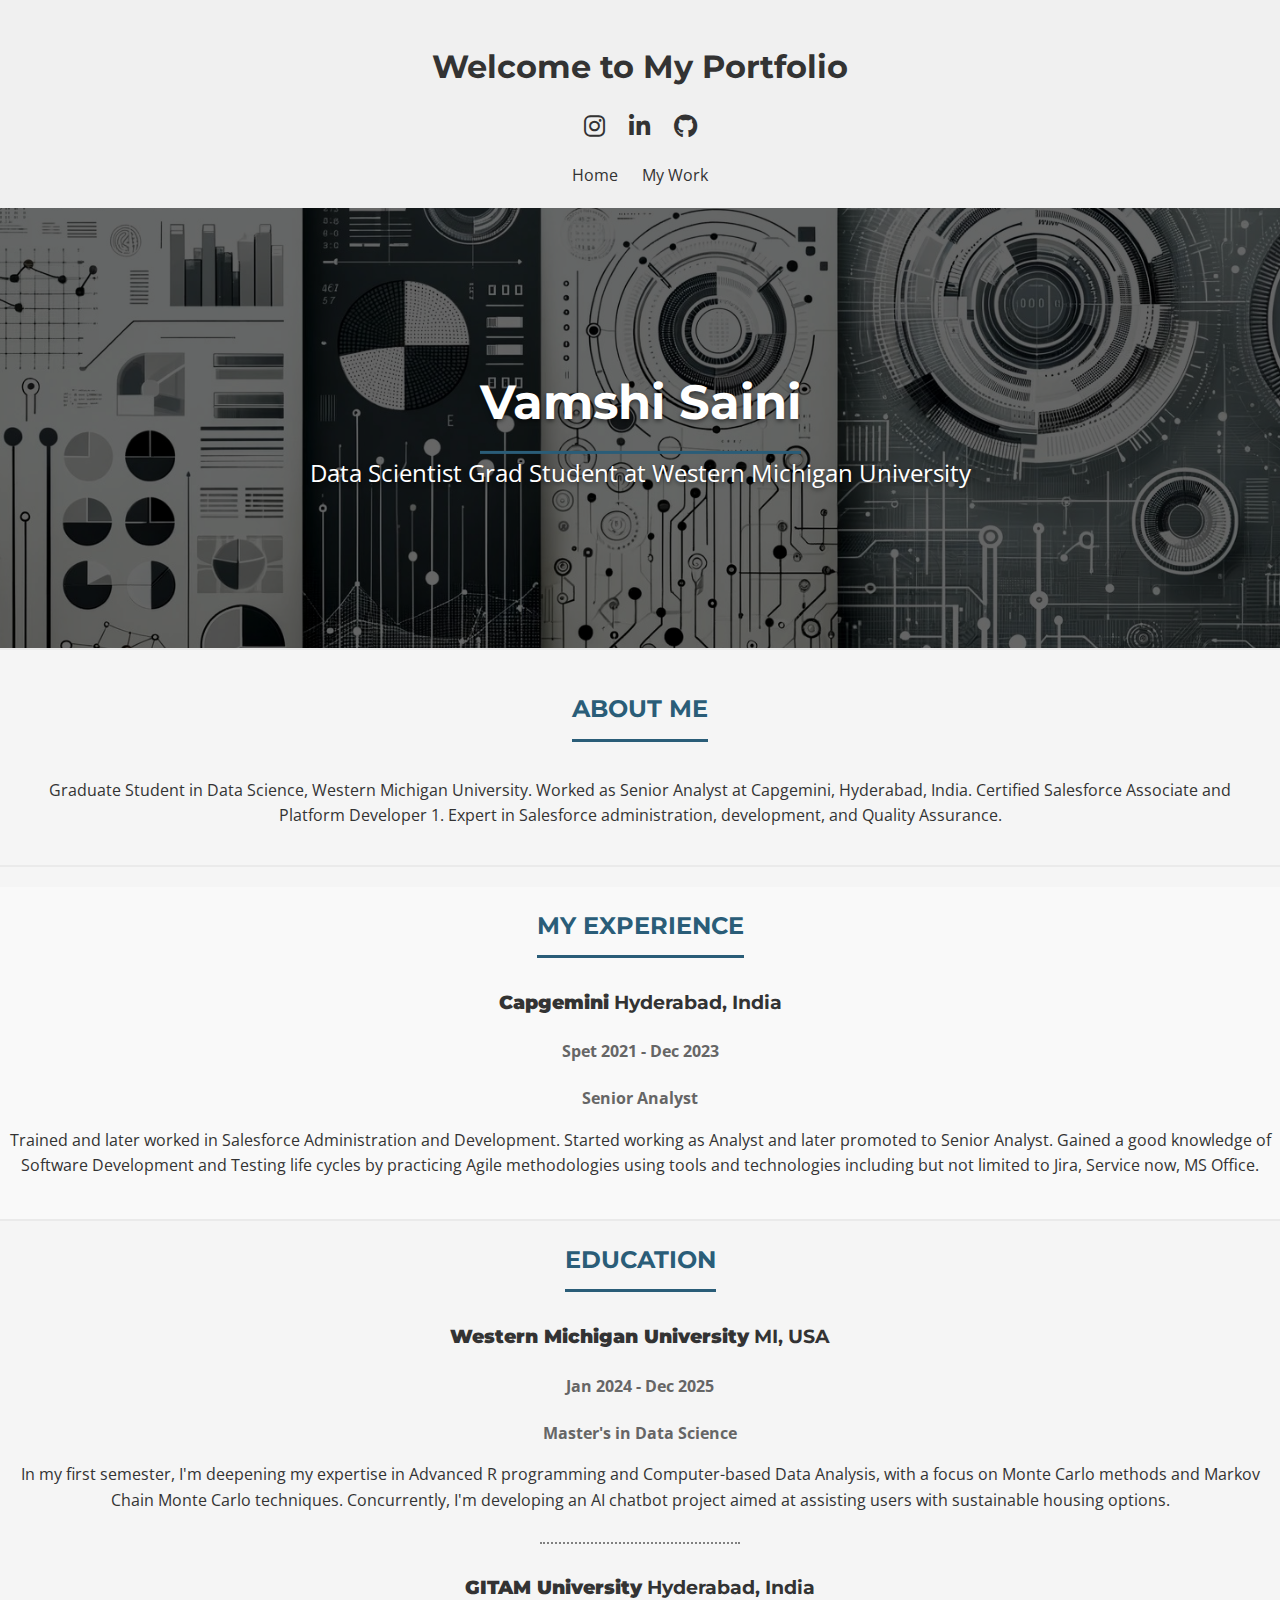
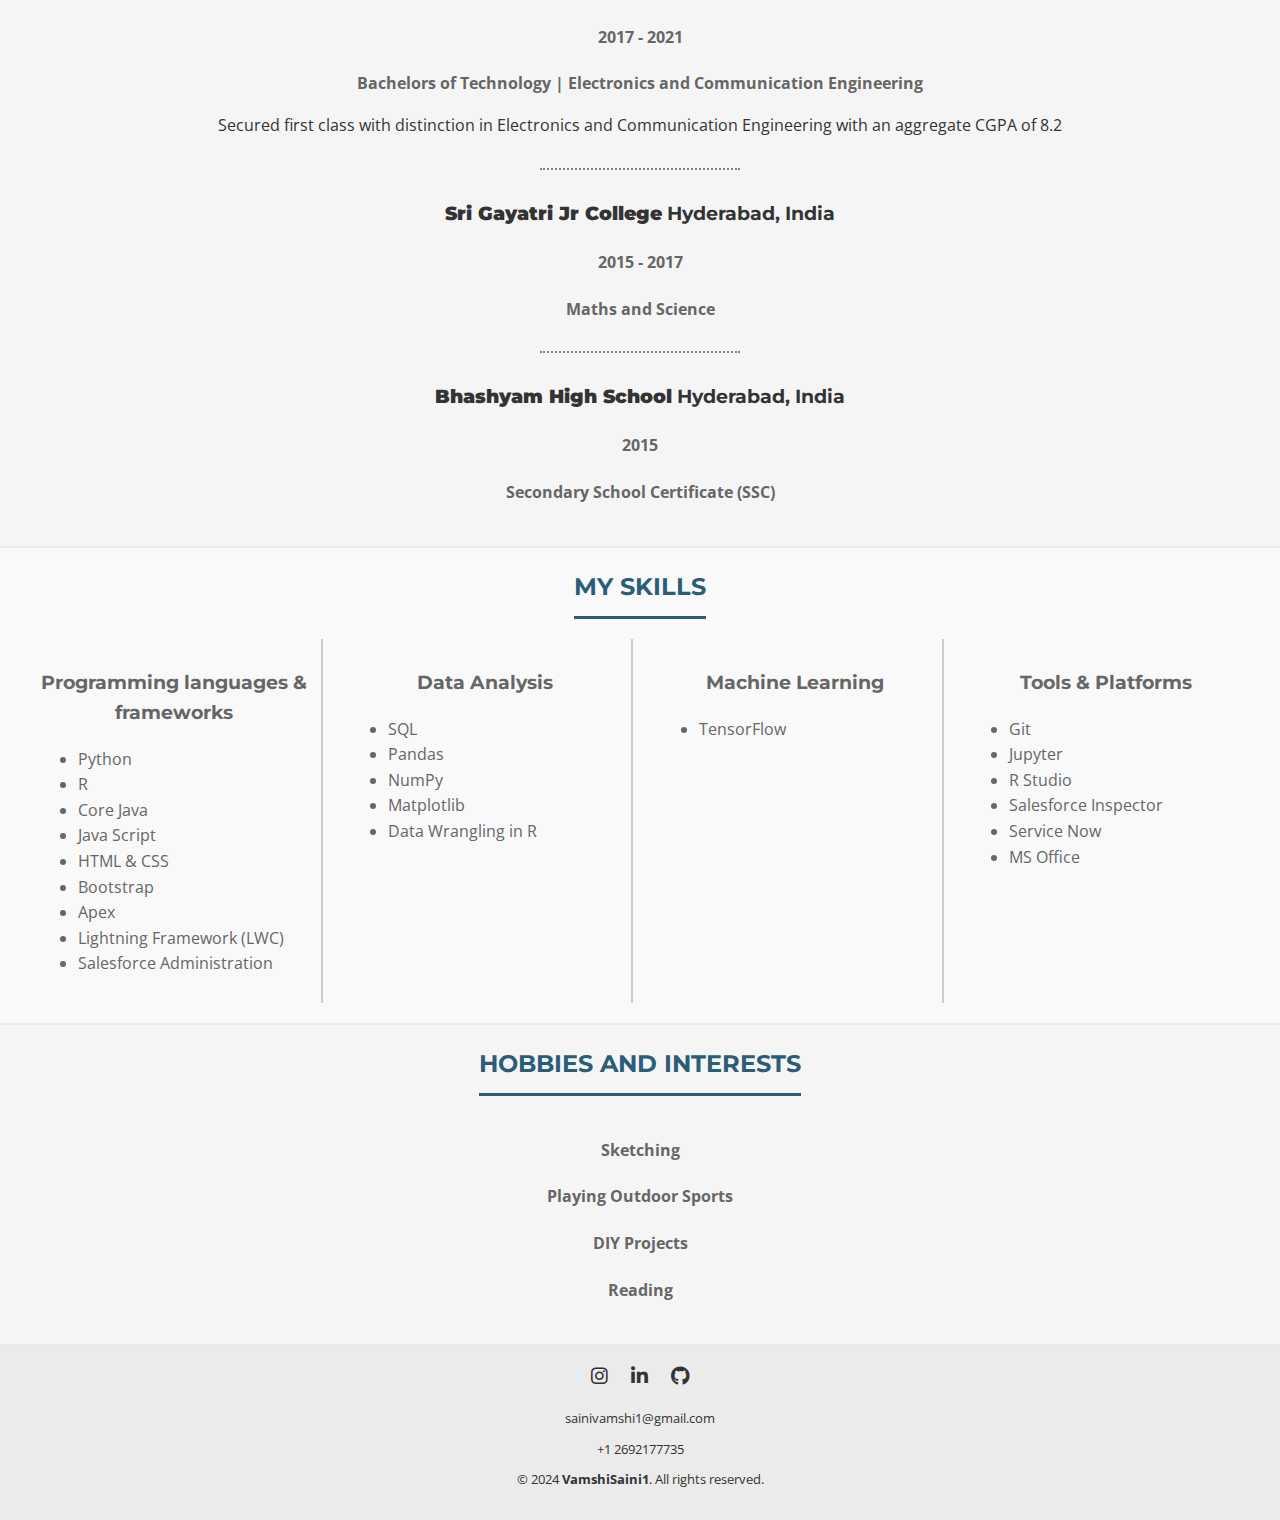
==== index.html @ 90a40cf2 "Updated index.html" ====
<!DOCTYPE html>
<html lang="en">
<head>
    <meta charset="UTF-8">
    <meta name="viewport" content="width=device-width, initial-scale=1.0">
    <title>Vamshi Saini Portfolio</title>
    <link rel="icon" type="image/x-icon" href="spider-logo.ico">
    <link rel="stylesheet" href="https://cdnjs.cloudflare.com/ajax/libs/font-awesome/6.0.0-beta3/css/all.min.css">
    <link href="https://fonts.googleapis.com/css2?family=Montserrat:wght@400;700&family=Open+Sans:wght@400;700&display=swap" rel="stylesheet">
    <link rel="stylesheet" href="style.css">
</head>
<body>
    <header>
        <h1>Welcome to My Portfolio</h1>
        <div class="social-links">
            <a href="https://www.instagram.com/vamshisaini__01/" target="_blank" title="Instagram"><i class="fab fa-instagram"></i></a>
            <a href="https://www.linkedin.com/in/vamshi-saini-031909204/" target="_blank" title="LinkedIn"><i class="fab fa-linkedin-in"></i></a>
            <a href="https://github.com/VamshiSaini1" target="_blank" title="GitHub"><i class="fab fa-github"></i></a>
        </div>
        <!-- Navigation -->
        <nav>
            <a href="index.html">Home</a>
            <a href="mywork.html">My Work</a>
        </nav>
    </header>
    <section id="hero">
        <div class="hero-content">
            <h2 style="color: white;">Vamshi Saini</h2>
            <p>Data Scientist Grad Student at Western Michigan University</p>
        </div>
    </section>    
    <section id="about">
        <h2>ABOUT ME</h2>
        <p>Graduate Student in Data Science, Western Michigan University. Worked as Senior Analyst at Capgemini, Hyderabad, India. Certified Salesforce Associate and Platform Developer 1. 
            Expert in Salesforce administration, development, and Quality Assurance.</p>
    </section>
    <section id="experience" class="block1">
        <h2>MY EXPERIENCE</h2>
        <div class="block1-item">
            <h3><strong>Capgemini</strong> Hyderabad, India</h3>
            <h4>Spet 2021 - Dec 2023</h4>
            <h4>Senior Analyst</h4>
            <p>Trained and later worked in Salesforce Administration and Development. Started working as Analyst and later promoted to Senior Analyst.
                 Gained a good knowledge of Software Development and Testing life cycles by practicing Agile methodologies using tools and technologies including but not limited to Jira, Service now, MS Office.</p>
        </div>
        <!-- Add more .experience-item blocks as needed for other experiences -->
    </section>
    <section id="education" class="block2">
        <h2>EDUCATION</h2>
        <div class="block2-item">
            <h3><strong>Western Michigan University</strong> MI, USA</h3>
            <h4>Jan 2024 - Dec 2025</h4>
            <h4>Master's in Data Science</h4>
            <p>In my first semester, I'm deepening my expertise in Advanced R programming and Computer-based Data Analysis, with a focus on Monte Carlo methods and Markov Chain Monte Carlo techniques. 
                Concurrently, I'm developing an AI chatbot project aimed at assisting users with sustainable housing options.</p>
        </div>
        <div class="separator"></div>
        <div class="block2-item">
            <h3><strong>GITAM University</strong> Hyderabad, India</h3>
            <h4>2017 - 2021</h4>
            <h4>Bachelors of Technology | Electronics and Communication Engineering</h4>
            <p>Secured first class with distinction in Electronics and Communication Engineering with an aggregate CGPA of 8.2</p>
        </div>
        <div class="separator"></div>
        <div class="block2-item">
            <h3><strong>Sri Gayatri Jr College</strong> Hyderabad, India</h3>
            <h4>2015 - 2017</h4>
            <h4>Maths and Science</h4>
        </div>
        <div class="separator"></div>
        <div class="block2-item">
            <h3><strong>Bhashyam High School</strong> Hyderabad, India</h3>
            <h4>2015</h4>
            <h4>Secondary School Certificate (SSC)</h4>
        </div>
    </section>
    <section id="skills">
        <h2 class="skills-header">MY SKILLS</h2>
        <div class="skills-container">
            <div class="skill-column">
                <h3 style="text-align: center;">Programming languages & frameworks</h3>
                <ul>
                    <li>Python</li>
                    <li>R</li>
                    <li>Core Java</li>
                    <li>Java Script</li>
                    <li>HTML & CSS</li>
                    <li>Bootstrap</li>
                    <li>Apex</li>
                    <li>Lightning Framework (LWC)</li>
                    <li>Salesforce Administration</li>
                </ul>
            </div>
            <div class="skill-column">
                <h3 style="text-align: center;">Data Analysis</h3>
                <ul>
                    <li>SQL</li>
                    <li>Pandas</li>
                    <li>NumPy</li>
                    <li>Matplotlib</li>
                    <li>Data Wrangling in R</li>
                </ul>
            </div>
            <div class="skill-column">
                <h3 style="text-align: center;">Machine Learning</h3>
                <ul>
                    <li>TensorFlow</li>
                </ul>
            </div>
            <div class="skill-column">
                <h3 style="text-align: center;">Tools & Platforms</h3>
                <ul>
                    <li>Git</li>
                    <li>Jupyter</li>
                    <li>R Studio</li>
                    <li>Salesforce Inspector</li>
                    <li>Service Now</li>
                    <li>MS Office</li>
                </ul>
            </div>
        </div>
    </section>
    <section id="hobbies" class="block2">
        <h2>HOBBIES AND INTERESTS</h2>
        <div class="block1-item">
            <h4>Sketching</h4>
            <h4>Playing Outdoor Sports</h4>
            <h4>DIY Projects</h4>
            <h4>Reading</h4>
        </div>
        <!-- Add more .experience-item blocks as needed for other experiences -->
    </section>

    <footer>
        <div class="footer-links">
            <a href="https://www.instagram.com/vamshisaini__01/" target="_blank" title="Instagram"><i class="fab fa-instagram"></i></a>
            <a href="https://www.linkedin.com/in/vamshi-saini-031909204/" target="_blank" title="LinkedIn"><i class="fab fa-linkedin-in"></i></a>
            <a href="https://github.com/VamshiSaini1" target="_blank" title="GitHub"><i class="fab fa-github"></i></a>
        </div>
        <div class="footer-contact">
            <p>sainivamshi1@gmail.com</p>
            <p>+1 2692177735</p>
        </div>
        <div class="footer-copywrite">
            <p>&copy; 2024 <span>VamshiSaini1</span>. All rights reserved.</p>
        </div>
    </footer>
    


    <script src="script.js"></script>
</body>
</html>
---- style.css ----
body {
    font-family: 'Open Sans', sans-serif;
    color: #333;
    background-color: #f5f5f5; /* Soft off-white background */
    margin: 0;
    padding: 0;
    line-height: 1.6; /* Improved line spacing for readability */
}

header, footer {
    text-align: center;
    padding: 20px 20px; /* Increase padding for more space */
}

section {
    text-align: center;
    padding: 20px 20px; /* Increased padding for more space */
    border-bottom: 2px solid #eaeaea; /* Subtle border for separation */
}

h1, h3 {
    font-family: 'Montserrat', sans-serif;
}

h2 {
    font-family: 'Montserrat', sans-serif;
    color: #2a5d78; /* A color that matches the theme - adjust as needed */
    margin: 0 0 20px 0;
    padding-bottom: 10px; /* Space below the header */
    border-bottom: 3px solid #2a5d78; /* A line to accentuate the title */
    display: inline-block; /* Necessary for the border to fit the text length */
}

header {
    background-color: #f0f0f0;
}

#about {
    margin: 20px 0;
}

#hero {
    background: url('wallpaper.jpg') no-repeat center center fixed; 
    background-size: cover;
    position: relative;
    height: 400px;
}

#hero::before {
    content: '';
    position: absolute;
    top: 0;
    left: 0;
    right: 0;
    bottom: 0;
    background: rgba(0, 0, 0, 0.6); /* Dark overlay for better text visibility */
    z-index: 1;
}

.hero-content {
    position: absolute;
    top: 50%;
    left: 50%;
    transform: translate(-50%, -50%);
    z-index: 2; /* Ensure the text is above the overlay */
    color: #fff;
    text-align: center;
    width: 100%; /* Makes sure the content width is the full container width */
}

.hero-content h2 {
    font-family: 'Montserrat', sans-serif;
    font-size: 3em; /* Large text for the name */
    margin: 0;
    text-shadow: 0 2px 4px rgba(0, 0, 0, 0.5);
}

.hero-content p {
    font-family: 'Open Sans', sans-serif;
    font-size: 1.5em; /* Subtitle text size */
    margin: 0;
    text-shadow: 0 2px 4px rgba(0, 0, 0, 0.5);
}

.social-links a, nav a {
    margin: 0 10px;
    color: #333; /* Or choose a color that matches your theme */
    text-decoration: none;
}

.social-links a:hover, nav a:hover {
    color: #555; /* Slightly darker on hover for visual feedback */
}

.fab {
    font-size: 1.5em; /* Adjust icon size as necessary */
}

nav {
    margin-top: 20px;
}

.block1 {
    background-color: #f9f9f9; /* Light background for the block1 section */
    padding: 20px 0;
}

.block1-item {
    margin-bottom: 20px;
}

.block1-item h3 {
    color: #333;
    margin: 10px 0;
}

.block1-item h4 {
    color: #666;
    margin-bottom: 5px;
}

/* ... existing styles ... */

.block2 {
    background-color: #f5f5f5; /* Default background color for block 2 section for alterating effect */
    padding: 20px 20px;
}

.block2-item {
    margin-bottom: 20px;
}

.block2-item h3 {
    color: #333;
    margin: 10px 0;
}

.block2-item h4 {
    color: #666;
    margin-bottom: 5px;
}

.separator {
    display: flex;
    justify-content: center;
    align-items: center;
    margin: 20px 0;
    height: 20px; /* Height of the separator */
}

.separator::before {
    content: '';
    width: 200px; /* Total width of the pattern */
    border-bottom: 2px dotted grey; /* Dotted line styling */
    line-height: 0; /* Ensures the dots are centered vertically */
}

#skills {
    background-color: #f9f9f9
}

.skills-header {
    text-align: center;
    margin-bottom: 20px;
}

.skills-container {
    display: flex;
    justify-content: space-around;
    text-align: left;
    color: #666;
}

.skill-column {
    width: 22%; /* Adjust based on your preference */
    padding: 10px;
}

.skill-column:not(:last-child) {
    border-right: 2px solid #ccc; /* Vertical line separator */
}

/* Responsive adjustments */
@media (max-width: 768px) {
    .skills-container {
        flex-direction: column;
        align-items: center;
    }

    .skill-column:not(:last-child) {
        border-right: none;
        border-bottom: 2px solid #ccc; /* Horizontal line separator for mobile */
        margin-bottom: 20px;
    }
}

footer {
    text-align: center;
    padding: 20px 10px;
    font-size: 0.8em;
    background-color: #ebebeb; /* Slightly darker shade for the footer */
    color: #333;
}

.footer-links {
    margin-bottom: 20px;
}

.footer-links a {
    color: #333;
    text-decoration: none;
    margin: 0 10px;
}

.footer-links a:hover {
    text-decoration: underline;
}

.footer-contact p, .footer-copywrite p {
    margin: 10px 0;
}

.footer-copywrite span {
    font-weight: bold;
}

/* Responsive adjustments */
@media (max-width: 768px) {
    .footer-contact, .footer-copywrite {
        font-size: smaller;
    }
}
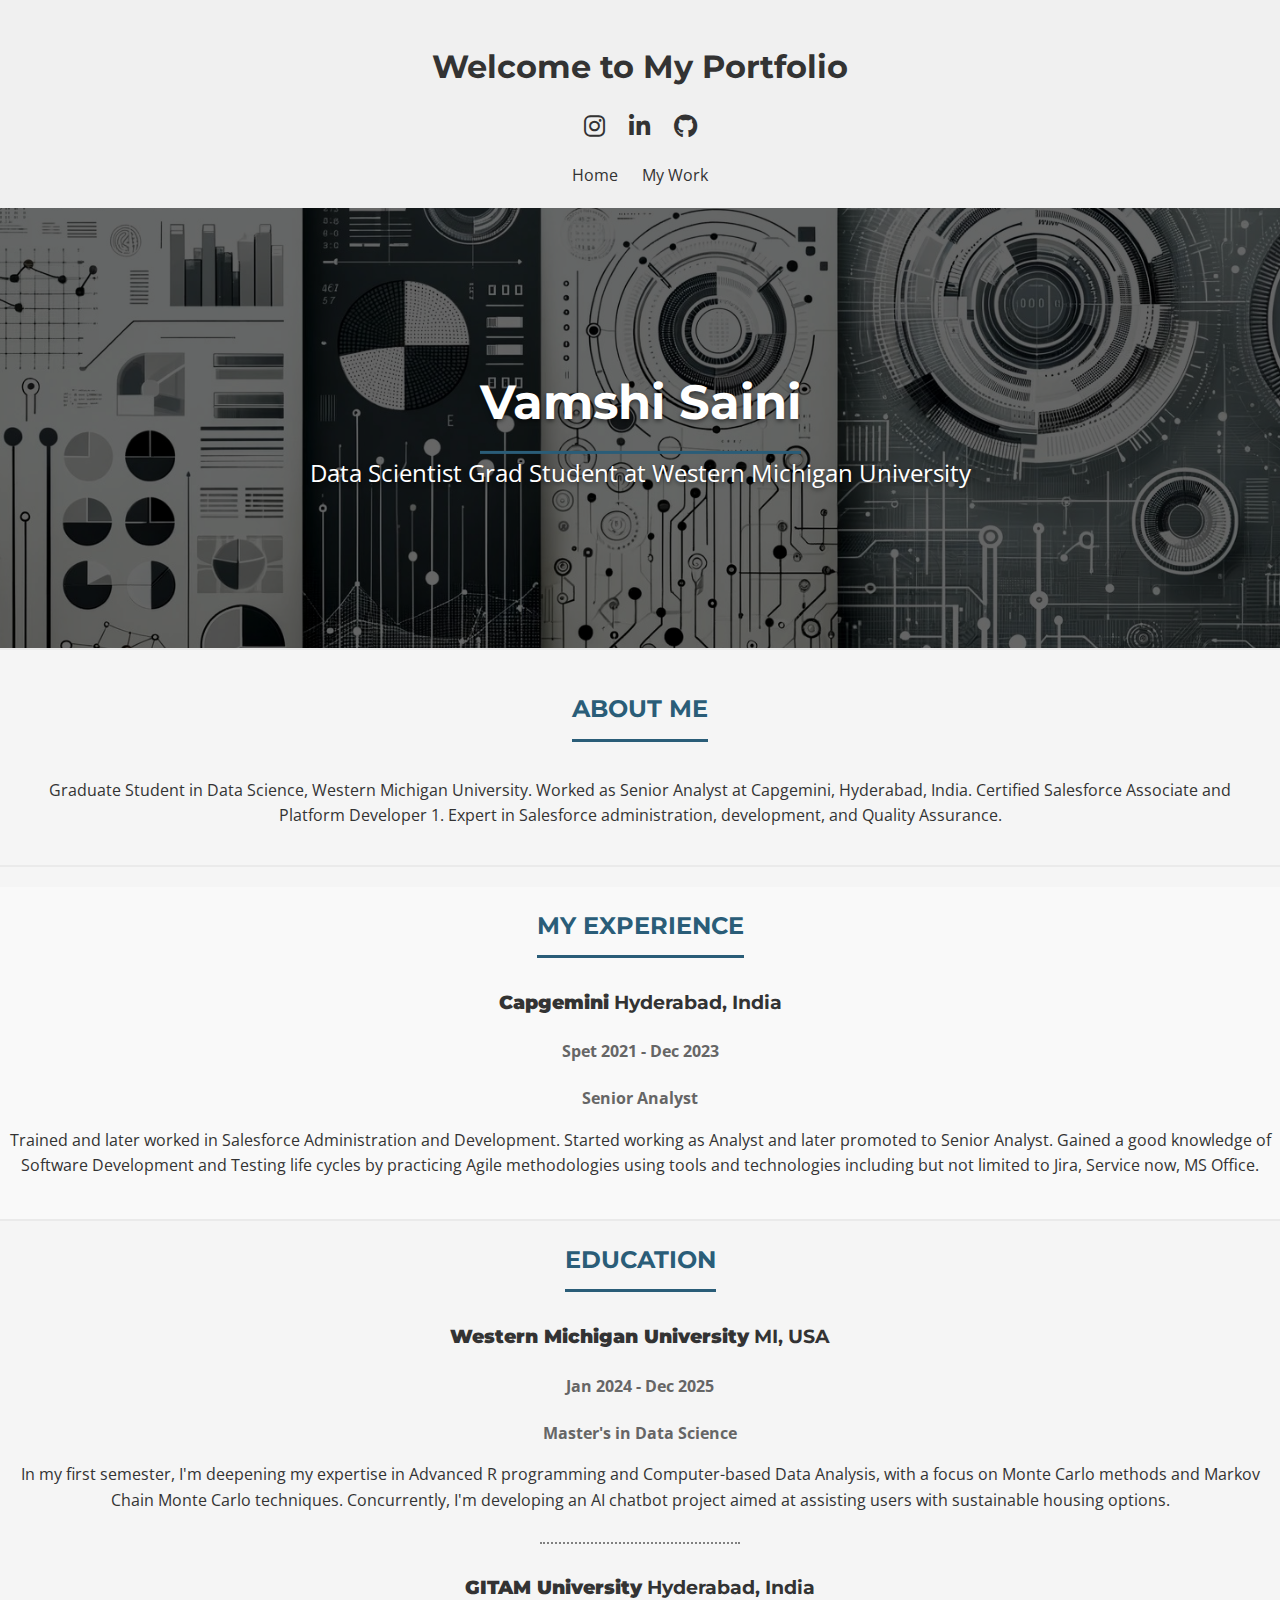
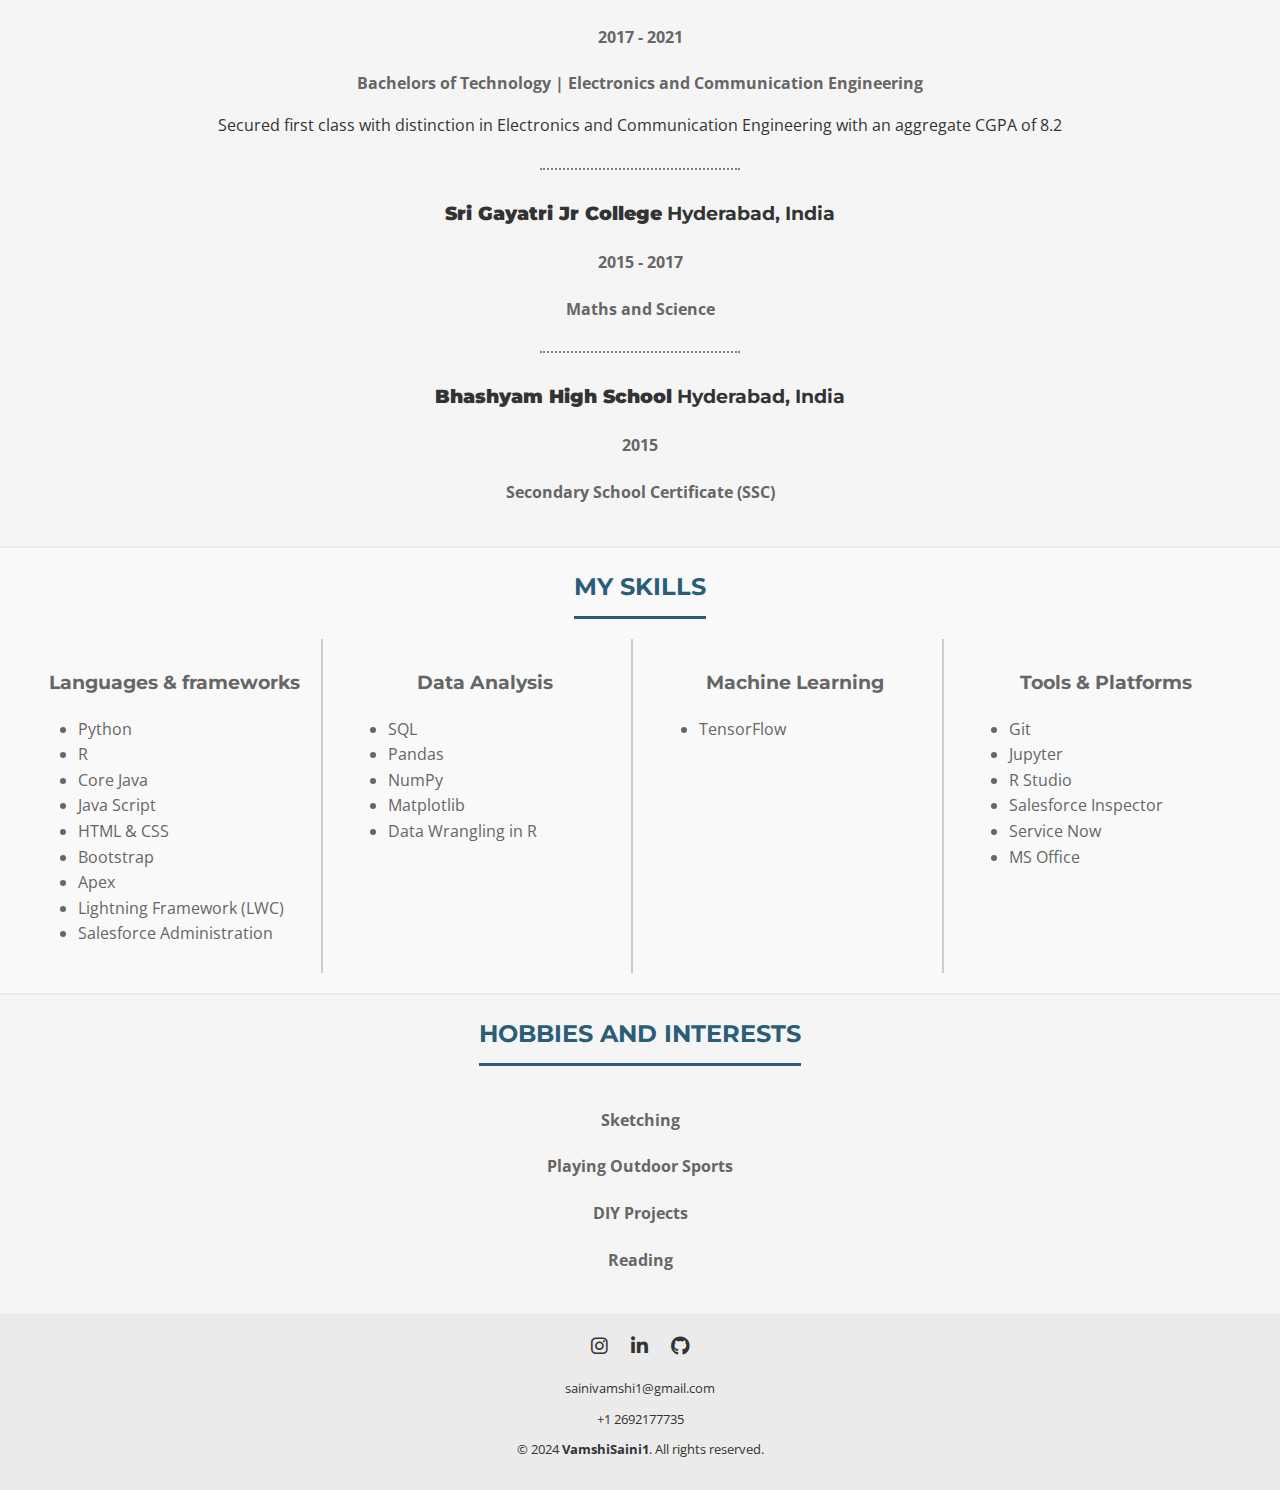
==== commit 3dbb6709: "Update index.html" ====
--- a/index.html
+++ b/index.html
@@ -78,7 +78,7 @@
         <h2 class="skills-header">MY SKILLS</h2>
         <div class="skills-container">
             <div class="skill-column">
-                <h3 style="text-align: center;">Programming languages & frameworks</h3>
+                <h3 style="text-align: center;">Languages & frameworks</h3>
                 <ul>
                     <li>Python</li>
                     <li>R</li>
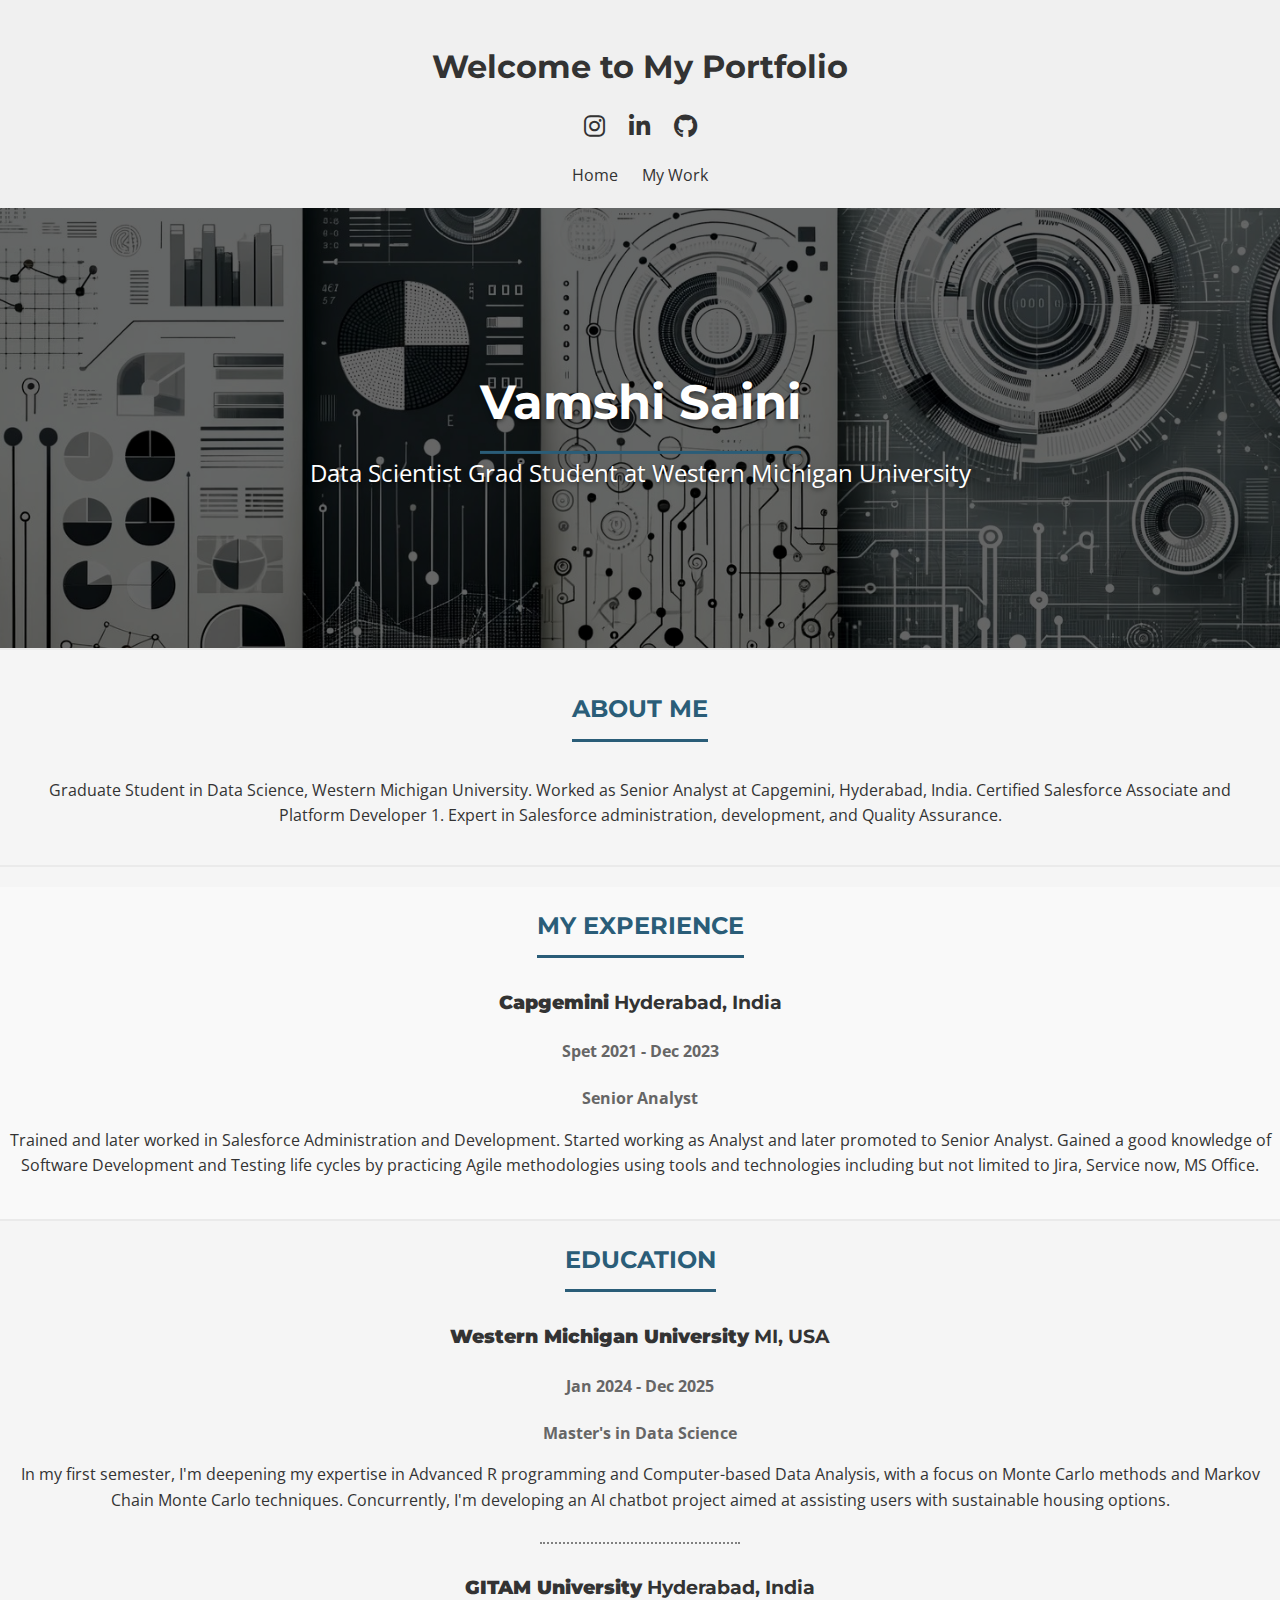
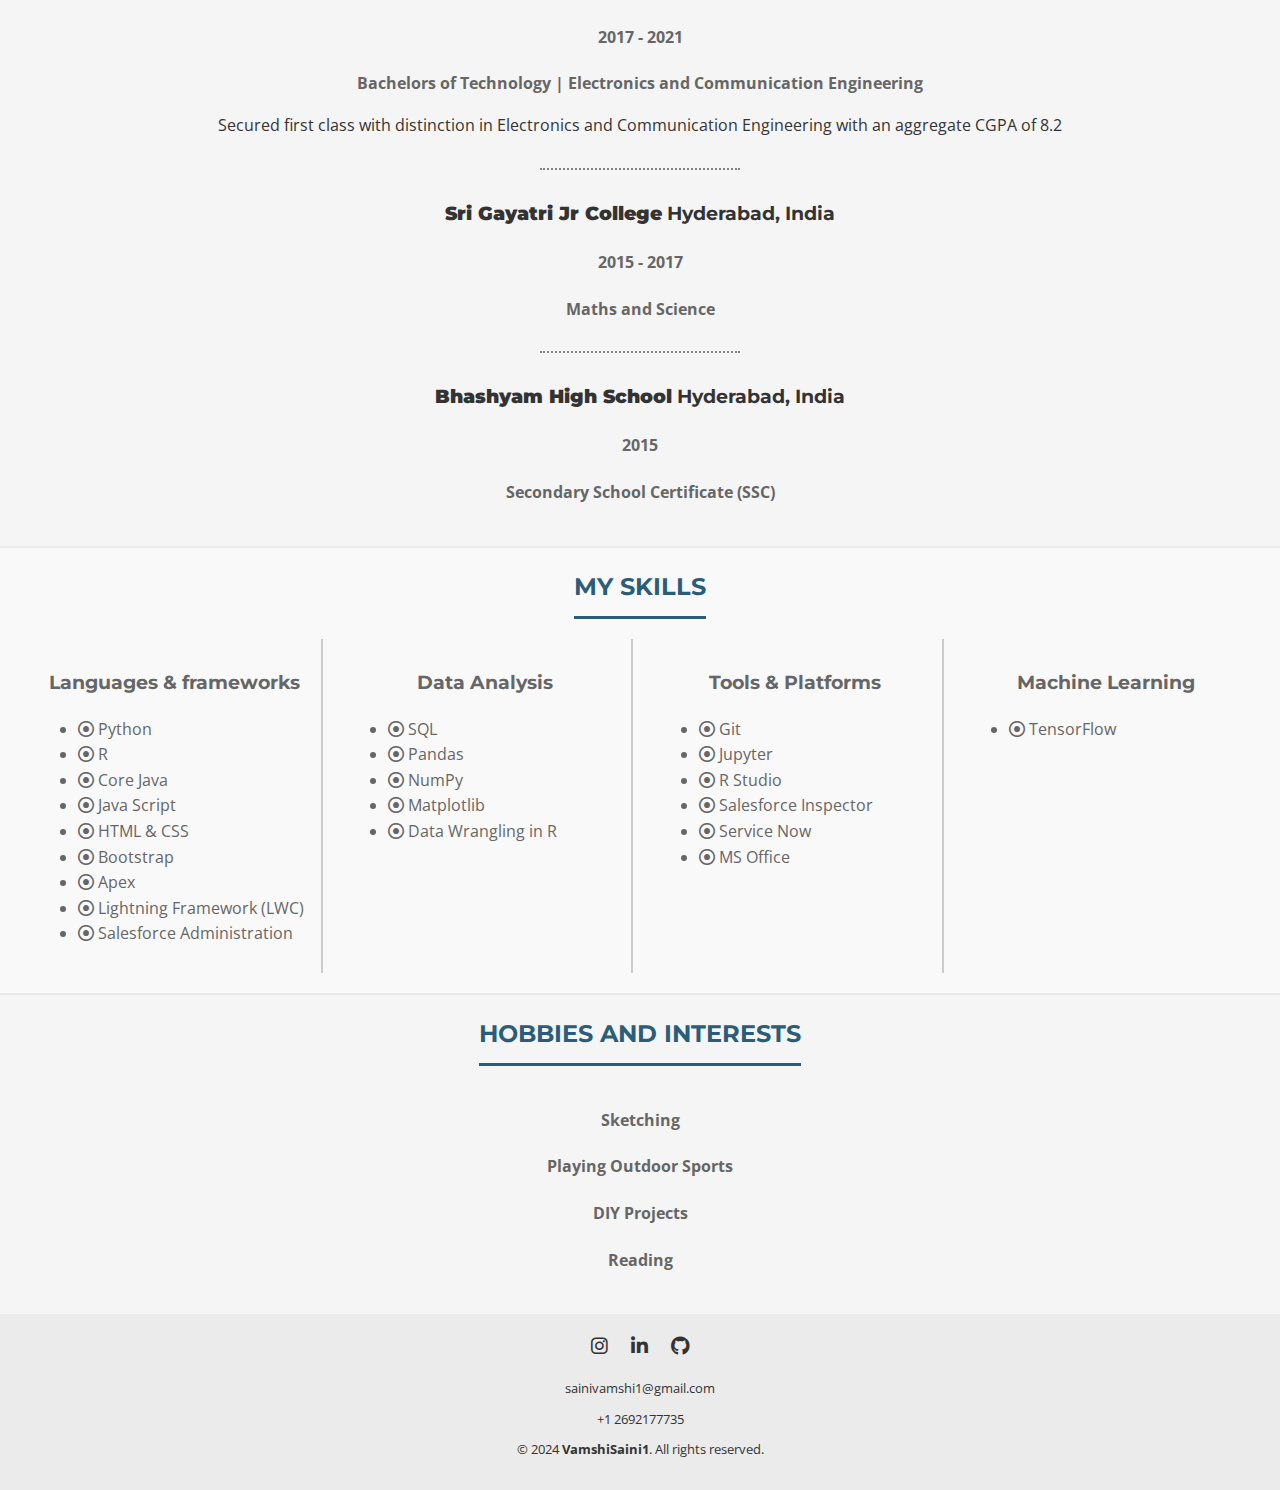
==== commit 48a3c554: "Updated index.html" ====
--- a/index.html
+++ b/index.html
@@ -3,7 +3,7 @@
 <head>
     <meta charset="UTF-8">
     <meta name="viewport" content="width=device-width, initial-scale=1.0">
-    <title>Vamshi Saini Portfolio</title>
+    <title>Your Portfolio</title>
     <link rel="icon" type="image/x-icon" href="spider-logo.ico">
     <link rel="stylesheet" href="https://cdnjs.cloudflare.com/ajax/libs/font-awesome/6.0.0-beta3/css/all.min.css">
     <link href="https://fonts.googleapis.com/css2?family=Montserrat:wght@400;700&family=Open+Sans:wght@400;700&display=swap" rel="stylesheet">
@@ -80,42 +80,42 @@
             <div class="skill-column">
                 <h3 style="text-align: center;">Languages & frameworks</h3>
                 <ul>
-                    <li>Python</li>
-                    <li>R</li>
-                    <li>Core Java</li>
-                    <li>Java Script</li>
-                    <li>HTML & CSS</li>
-                    <li>Bootstrap</li>
-                    <li>Apex</li>
-                    <li>Lightning Framework (LWC)</li>
-                    <li>Salesforce Administration</li>
+                    <li><i class="fa-sharp fa-regular fa-circle-dot"></i> Python</li>
+                    <li><i class="fa-sharp fa-regular fa-circle-dot"></i> R</li>
+                    <li><i class="fa-sharp fa-regular fa-circle-dot"></i> Core Java</li>
+                    <li><i class="fa-sharp fa-regular fa-circle-dot"></i> Java Script</li>
+                    <li><i class="fa-sharp fa-regular fa-circle-dot"></i> HTML & CSS</li>
+                    <li><i class="fa-sharp fa-regular fa-circle-dot"></i> Bootstrap</li>
+                    <li><i class="fa-sharp fa-regular fa-circle-dot"></i> Apex</li>
+                    <li><i class="fa-sharp fa-regular fa-circle-dot"></i> Lightning Framework (LWC)</li>
+                    <li><i class="fa-sharp fa-regular fa-circle-dot"></i> Salesforce Administration</li>
                 </ul>
             </div>
             <div class="skill-column">
                 <h3 style="text-align: center;">Data Analysis</h3>
                 <ul>
-                    <li>SQL</li>
-                    <li>Pandas</li>
-                    <li>NumPy</li>
-                    <li>Matplotlib</li>
-                    <li>Data Wrangling in R</li>
+                    <li><i class="fa-sharp fa-regular fa-circle-dot"></i> SQL</li>
+                    <li><i class="fa-sharp fa-regular fa-circle-dot"></i> Pandas</li>
+                    <li><i class="fa-sharp fa-regular fa-circle-dot"></i> NumPy</li>
+                    <li><i class="fa-sharp fa-regular fa-circle-dot"></i> Matplotlib</li>
+                    <li><i class="fa-sharp fa-regular fa-circle-dot"></i> Data Wrangling in R</li>
+                </ul>
+            </div>
+            <div class="skill-column">
+                <h3 style="text-align: center;">Tools & Platforms</h3>
+                <ul>
+                    <li><i class="fa-sharp fa-regular fa-circle-dot"></i> Git</li>
+                    <li><i class="fa-sharp fa-regular fa-circle-dot"></i> Jupyter</li>
+                    <li><i class="fa-sharp fa-regular fa-circle-dot"></i> R Studio</li>
+                    <li><i class="fa-sharp fa-regular fa-circle-dot"></i> Salesforce Inspector</li>
+                    <li><i class="fa-sharp fa-regular fa-circle-dot"></i> Service Now</li>
+                    <li><i class="fa-sharp fa-regular fa-circle-dot"></i> MS Office</li>
                 </ul>
             </div>
             <div class="skill-column">
                 <h3 style="text-align: center;">Machine Learning</h3>
                 <ul>
-                    <li>TensorFlow</li>
-                </ul>
-            </div>
-            <div class="skill-column">
-                <h3 style="text-align: center;">Tools & Platforms</h3>
-                <ul>
-                    <li>Git</li>
-                    <li>Jupyter</li>
-                    <li>R Studio</li>
-                    <li>Salesforce Inspector</li>
-                    <li>Service Now</li>
-                    <li>MS Office</li>
+                    <li><i class="fa-sharp fa-regular fa-circle-dot"></i> TensorFlow</li>
                 </ul>
             </div>
         </div>
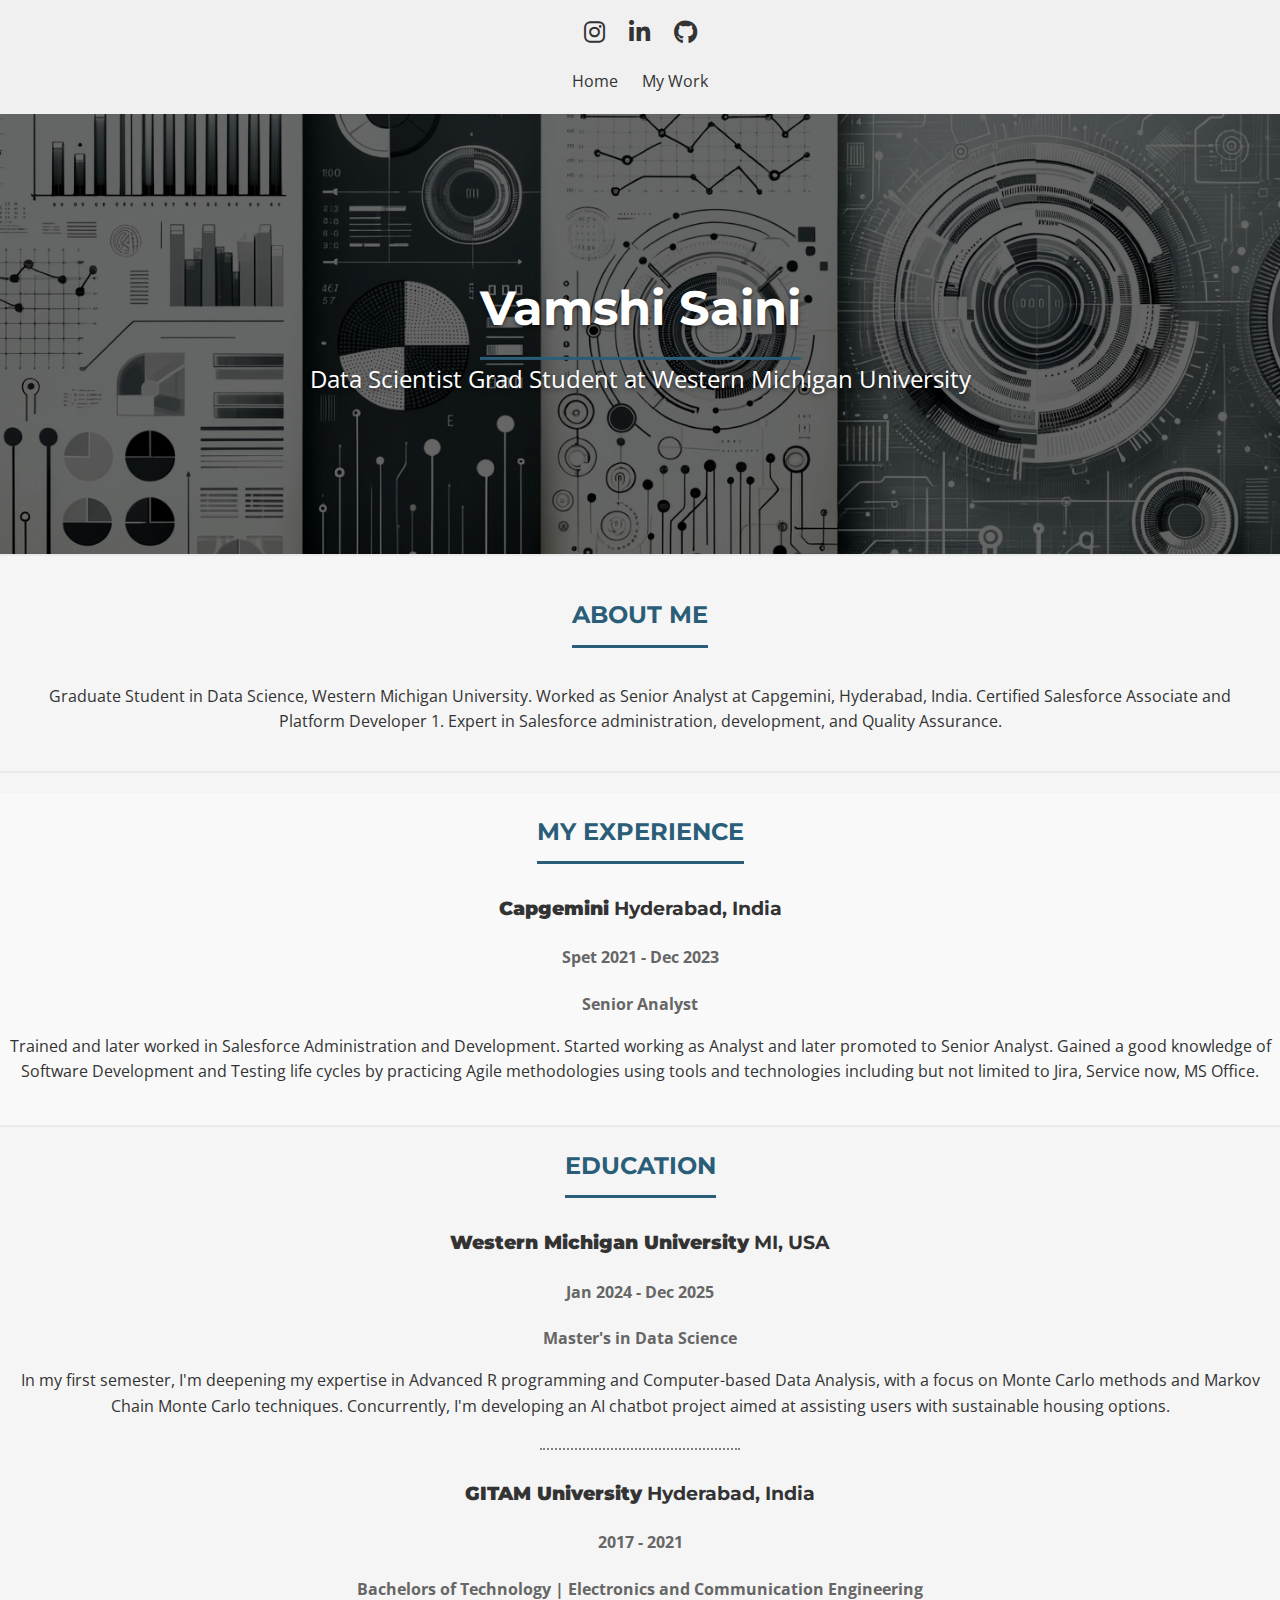
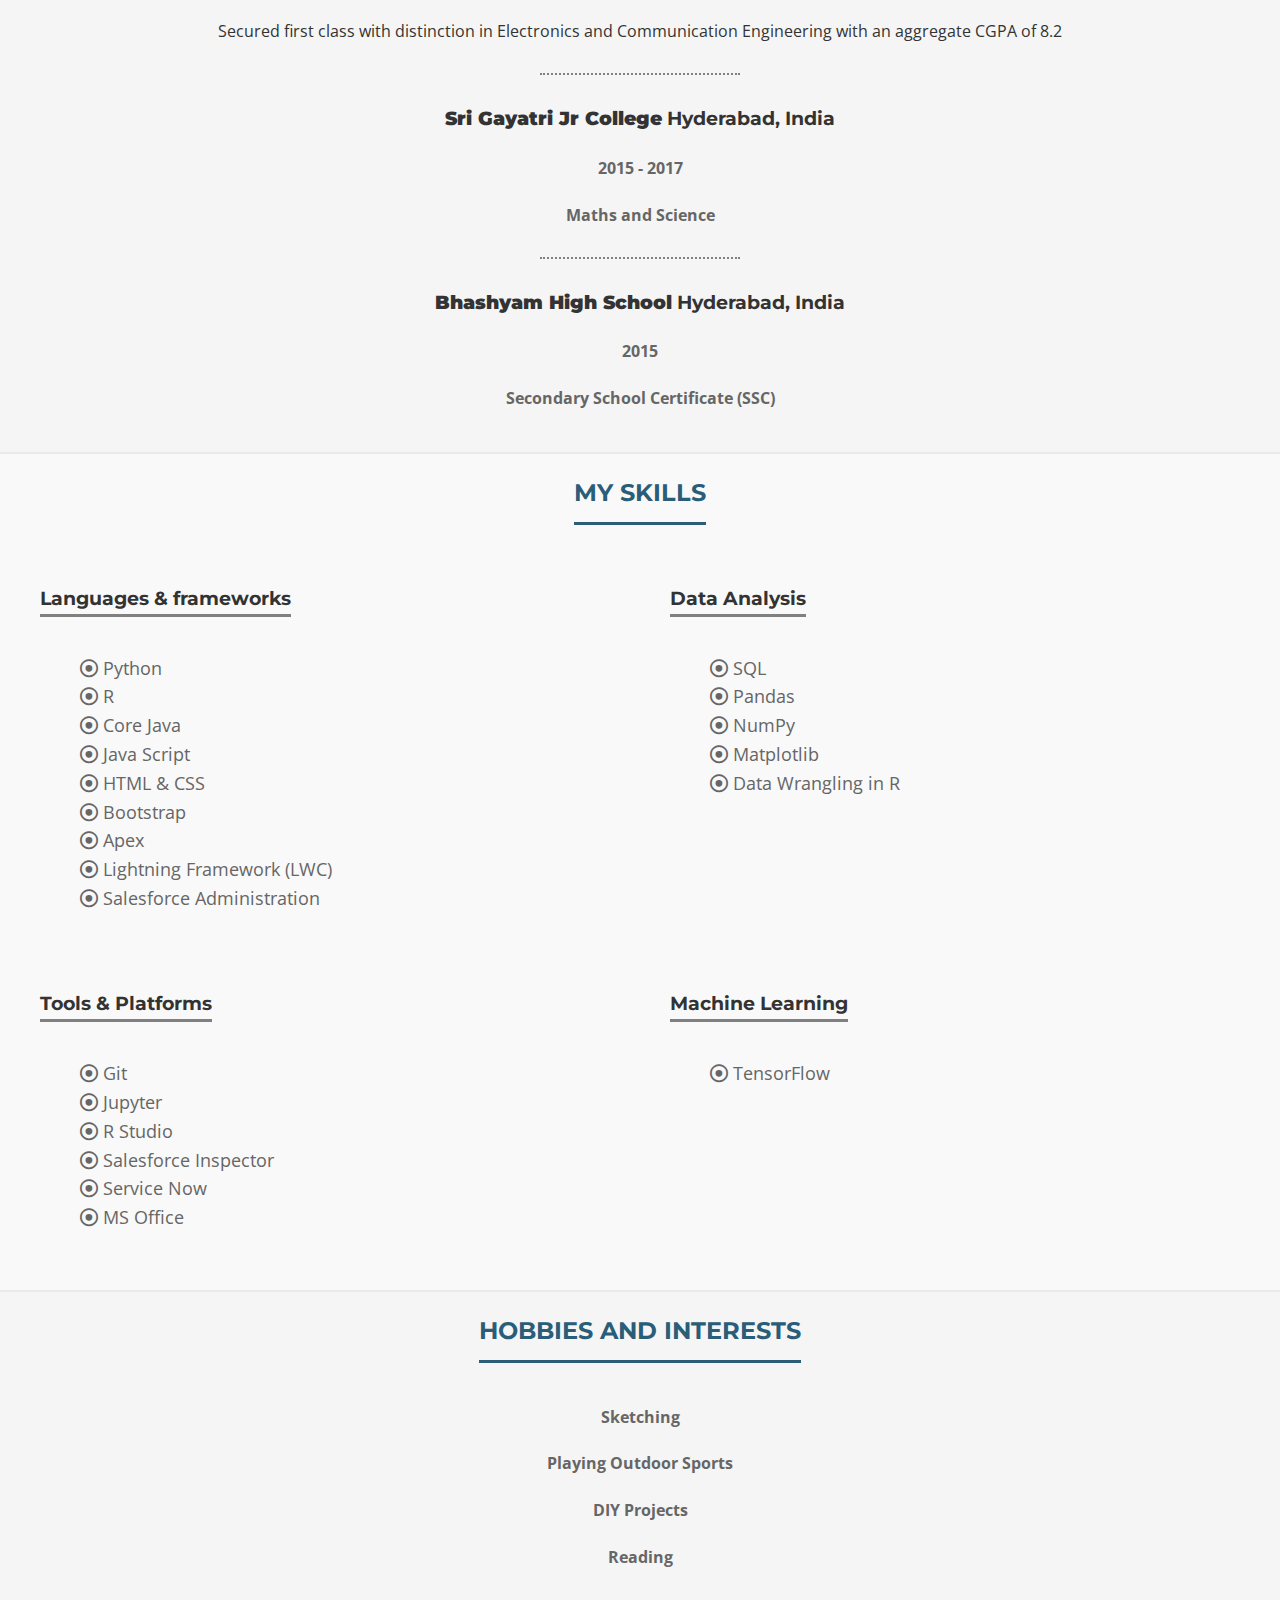
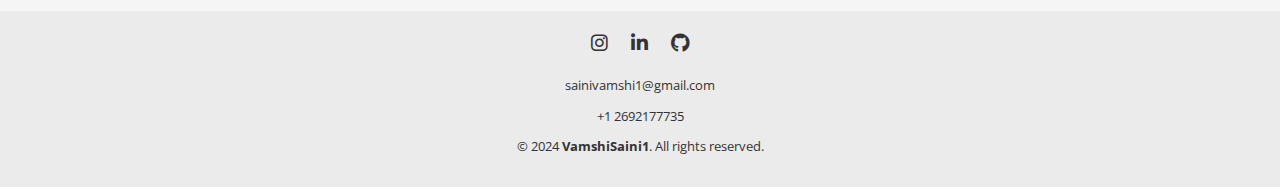
==== commit d1883bca: "Updated index.html" ====
--- a/index.html
+++ b/index.html
@@ -11,7 +11,6 @@
 </head>
 <body>
     <header>
-        <h1>Welcome to My Portfolio</h1>
         <div class="social-links">
             <a href="https://www.instagram.com/vamshisaini__01/" target="_blank" title="Instagram"><i class="fab fa-instagram"></i></a>
             <a href="https://www.linkedin.com/in/vamshi-saini-031909204/" target="_blank" title="LinkedIn"><i class="fab fa-linkedin-in"></i></a>
--- a/style.css
+++ b/style.css
@@ -159,40 +159,44 @@
     background-color: #f9f9f9
 }
 
-.skills-header {
-    text-align: center;
-    margin-bottom: 20px;
-}
-
 .skills-container {
+    
     display: flex;
-    justify-content: space-around;
-    text-align: left;
+    flex-wrap: wrap;
+    justify-content: space-between;
+}
+
+.skills-container ul {
     color: #666;
-}
+    font-size: large;
+}
+
+.skills-container h3 {
+    border-bottom: 3px solid grey;
+    display: inline-block;
+}
+
 
 .skill-column {
-    width: 22%; /* Adjust based on your preference */
-    padding: 10px;
-}
-
-.skill-column:not(:last-child) {
-    border-right: 2px solid #ccc; /* Vertical line separator */
-}
-
-/* Responsive adjustments */
+    width: calc(50% - 10px); /* Adjust width for spacing */
+    padding: 20px;
+    box-sizing: border-box;
+    text-align:left;
+}
+
+ul {
+    list-style-type: none;
+}
+
+
 @media (max-width: 768px) {
-    .skills-container {
-        flex-direction: column;
-        align-items: center;
+    .skill-column {
+        width: 100%; /* Full width on smaller screens */
+        border-right: none; /* Remove border for mobile */
     }
-
-    .skill-column:not(:last-child) {
-        border-right: none;
-        border-bottom: 2px solid #ccc; /* Horizontal line separator for mobile */
-        margin-bottom: 20px;
-    }
-}
+}
+
+
 
 footer {
     text-align: center;
@@ -231,6 +235,97 @@
     }
 }
 
-
-
-
+/******************************** WORK PAGE ******************************/
+.scrollable-section {
+    display: flex;
+    overflow-x:auto;
+    max-width: 100%;
+  }
+  
+  .project-card {
+    flex: 0 0 auto;
+    position: relative;
+    width: 10cm;
+    height: 8cm;
+    margin: 10px;
+    border-radius: 15px;
+    overflow: hidden;
+    transition: box-shadow 0.3s ease; /* Smooth transition for shadow */
+  }
+
+  .project-card:hover {
+    box-shadow: 0 4px 8px rgba(0, 0, 0, 0.6); /* Shadow appearance on hover */
+  }
+  
+  .project-card img {
+    width: 10cm;
+    height: 8cm;
+    object-fit: cover;
+    opacity: 0.7;
+  }
+  
+  .certificate-card {
+    flex: 0 0 auto;
+    position: relative;
+    width: 10cm;
+    height: 8cm;
+    margin: 10px;
+    border-radius: 15px;
+    overflow: hidden;
+  }
+
+  .certificate-card img {
+    width: 10cm;
+    height: 8cm;
+    object-fit: cover;
+  }
+
+  .project-card h3 {
+    position: absolute;
+    width: 100%;
+    bottom: 0;
+    left: 0;
+    background: white; /* White background for text */
+    color: black;
+    margin: 0;
+    padding: 5px 0; /* Padding inside the dark background */
+    text-align: center;
+    border-radius: 0 0 15px 15px; /* Rounded bottom edges */
+  }
+  
+  .modal {
+    display: none;
+    position: fixed;
+    z-index: 1;
+    left: 0;
+    top: 0;
+    width: 100%;
+    height: 100%;
+    overflow: auto;
+    background-color: rgba(0,0,0,0.4);
+  }
+
+  .modal-content {
+    border: 1px solid #888;
+    border-radius: 15px;
+    max-height: 90%; /* Limit the height */
+    overflow-y: auto; /* Enable vertical scrolling */
+    position:fixed;
+    top: 50%;
+    left: 50%;
+    transform: translate(-50%, -50%);
+    background: #fefefe;
+    padding: 20px; 
+    width: 80%; /* Adjust based on your preference */
+    
+  }
+  
+  .close {
+    color: #aaa;
+    float: right;
+    font-size: 28px;
+    cursor: pointer;
+  }
+  
+
+
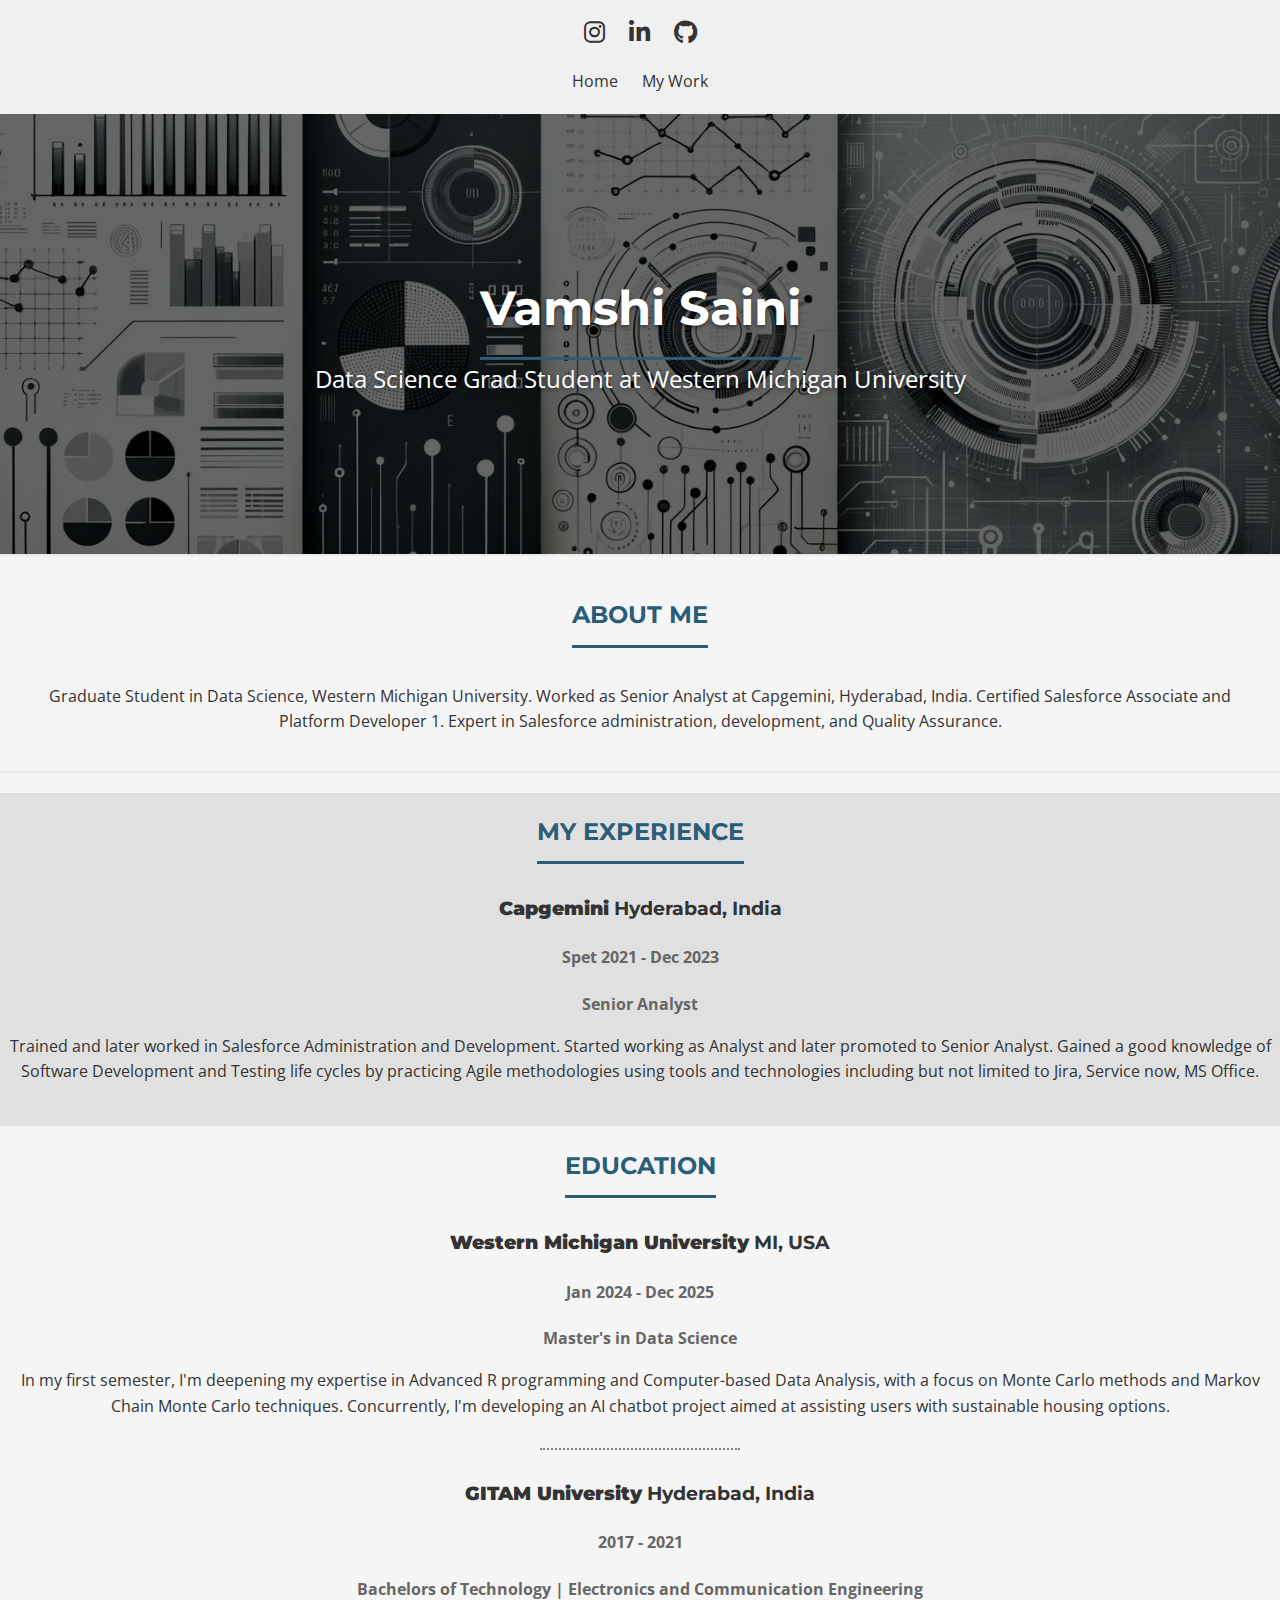
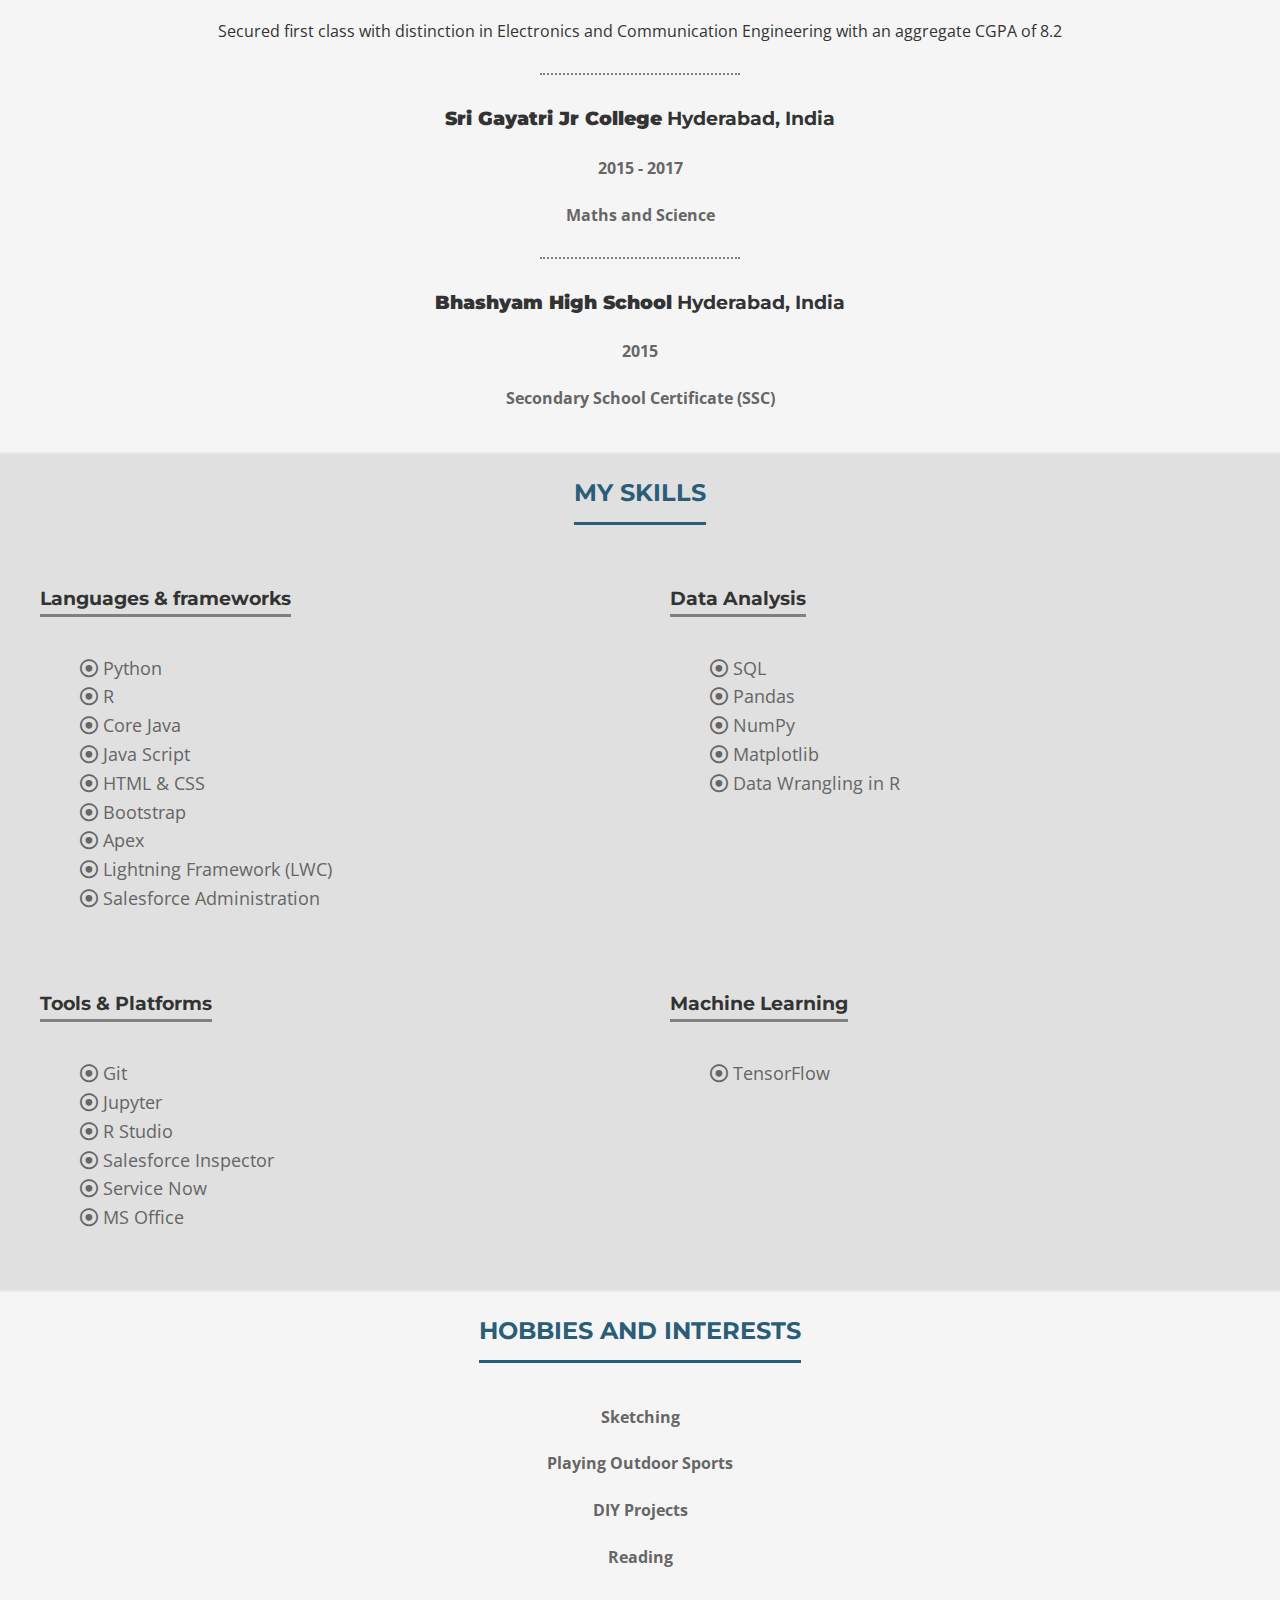
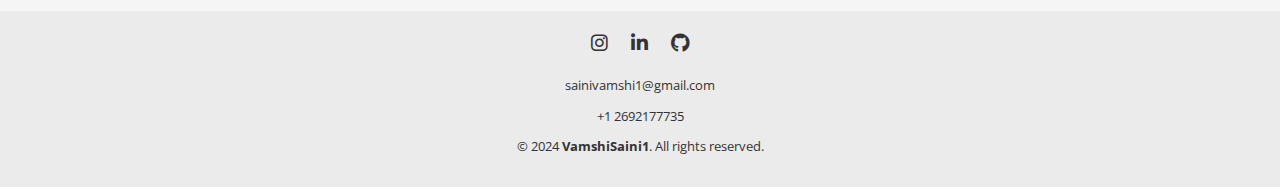
==== commit 4814432c: "Updated index.html" ====
--- a/index.html
+++ b/index.html
@@ -25,7 +25,7 @@
     <section id="hero">
         <div class="hero-content">
             <h2 style="color: white;">Vamshi Saini</h2>
-            <p>Data Scientist Grad Student at Western Michigan University</p>
+            <p>Data Science Grad Student at Western Michigan University</p>
         </div>
     </section>    
     <section id="about">
--- a/style.css
+++ b/style.css
@@ -101,7 +101,7 @@
 }
 
 .block1 {
-    background-color: #f9f9f9; /* Light background for the block1 section */
+    background-color: #E0E0E0; /* Light background for the block1 section */
     padding: 20px 0;
 }
 
@@ -156,7 +156,7 @@
 }
 
 #skills {
-    background-color: #f9f9f9
+    background-color: #E0E0E0
 }
 
 .skills-container {
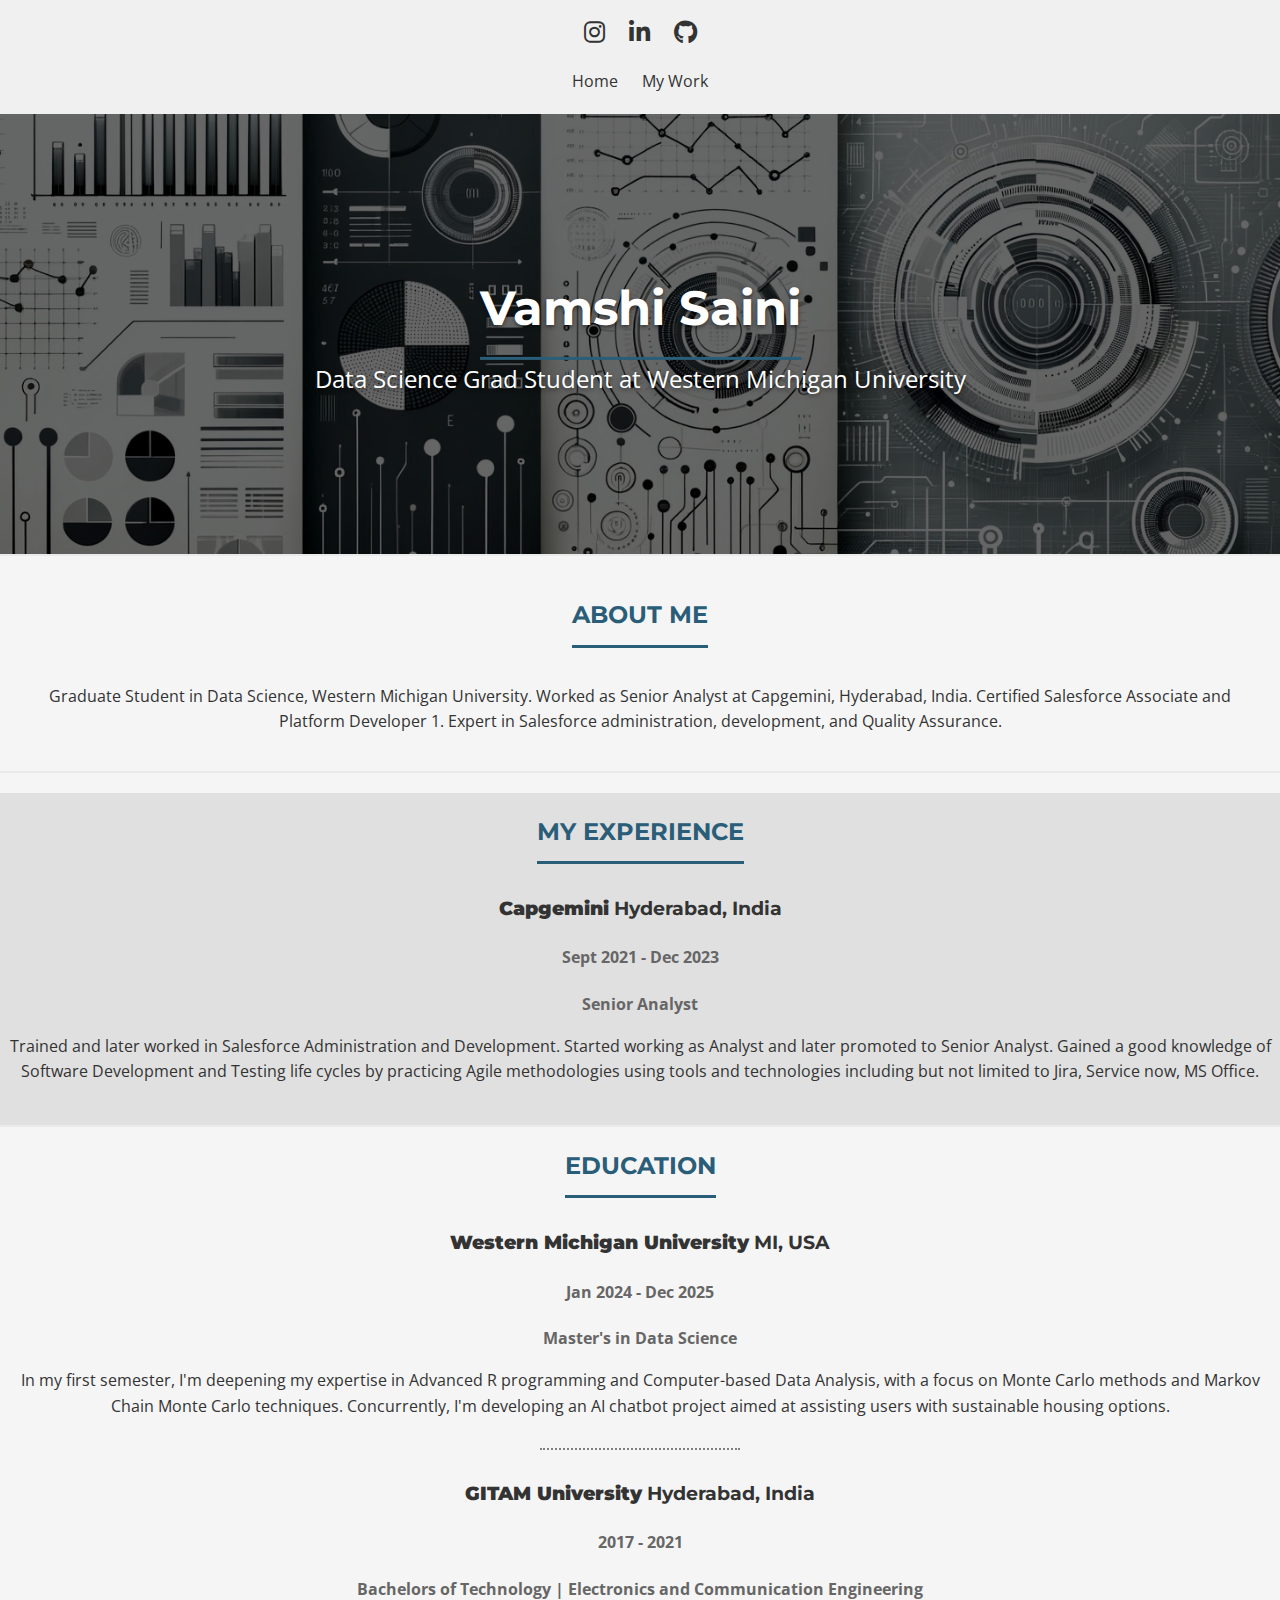
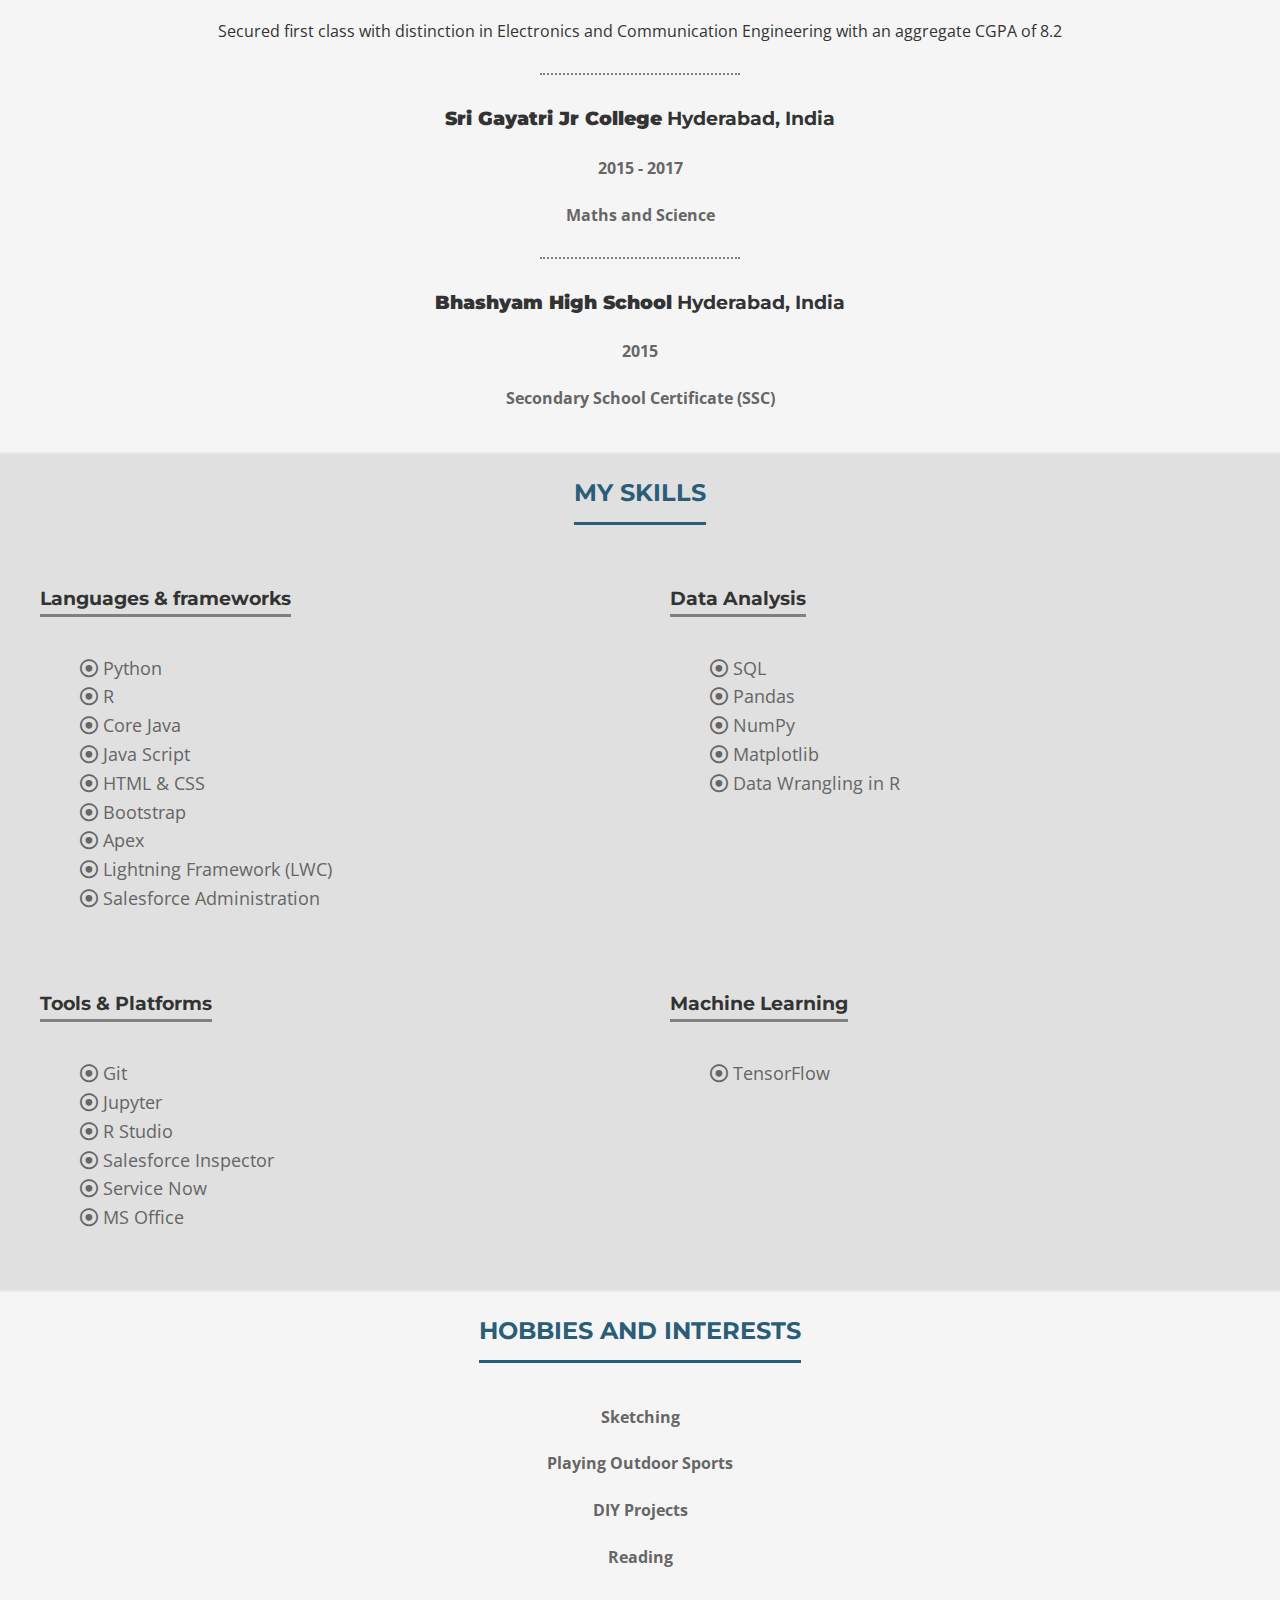
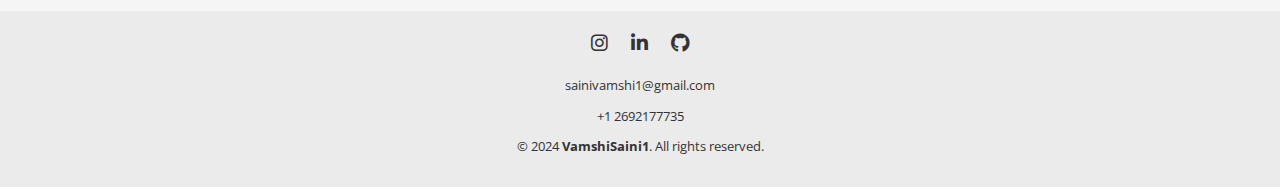
==== commit 737a71fe: "Update index.html" ====
--- a/index.html
+++ b/index.html
@@ -37,7 +37,7 @@
         <h2>MY EXPERIENCE</h2>
         <div class="block1-item">
             <h3><strong>Capgemini</strong> Hyderabad, India</h3>
-            <h4>Spet 2021 - Dec 2023</h4>
+            <h4>Sept 2021 - Dec 2023</h4>
             <h4>Senior Analyst</h4>
             <p>Trained and later worked in Salesforce Administration and Development. Started working as Analyst and later promoted to Senior Analyst.
                  Gained a good knowledge of Software Development and Testing life cycles by practicing Agile methodologies using tools and technologies including but not limited to Jira, Service now, MS Office.</p>
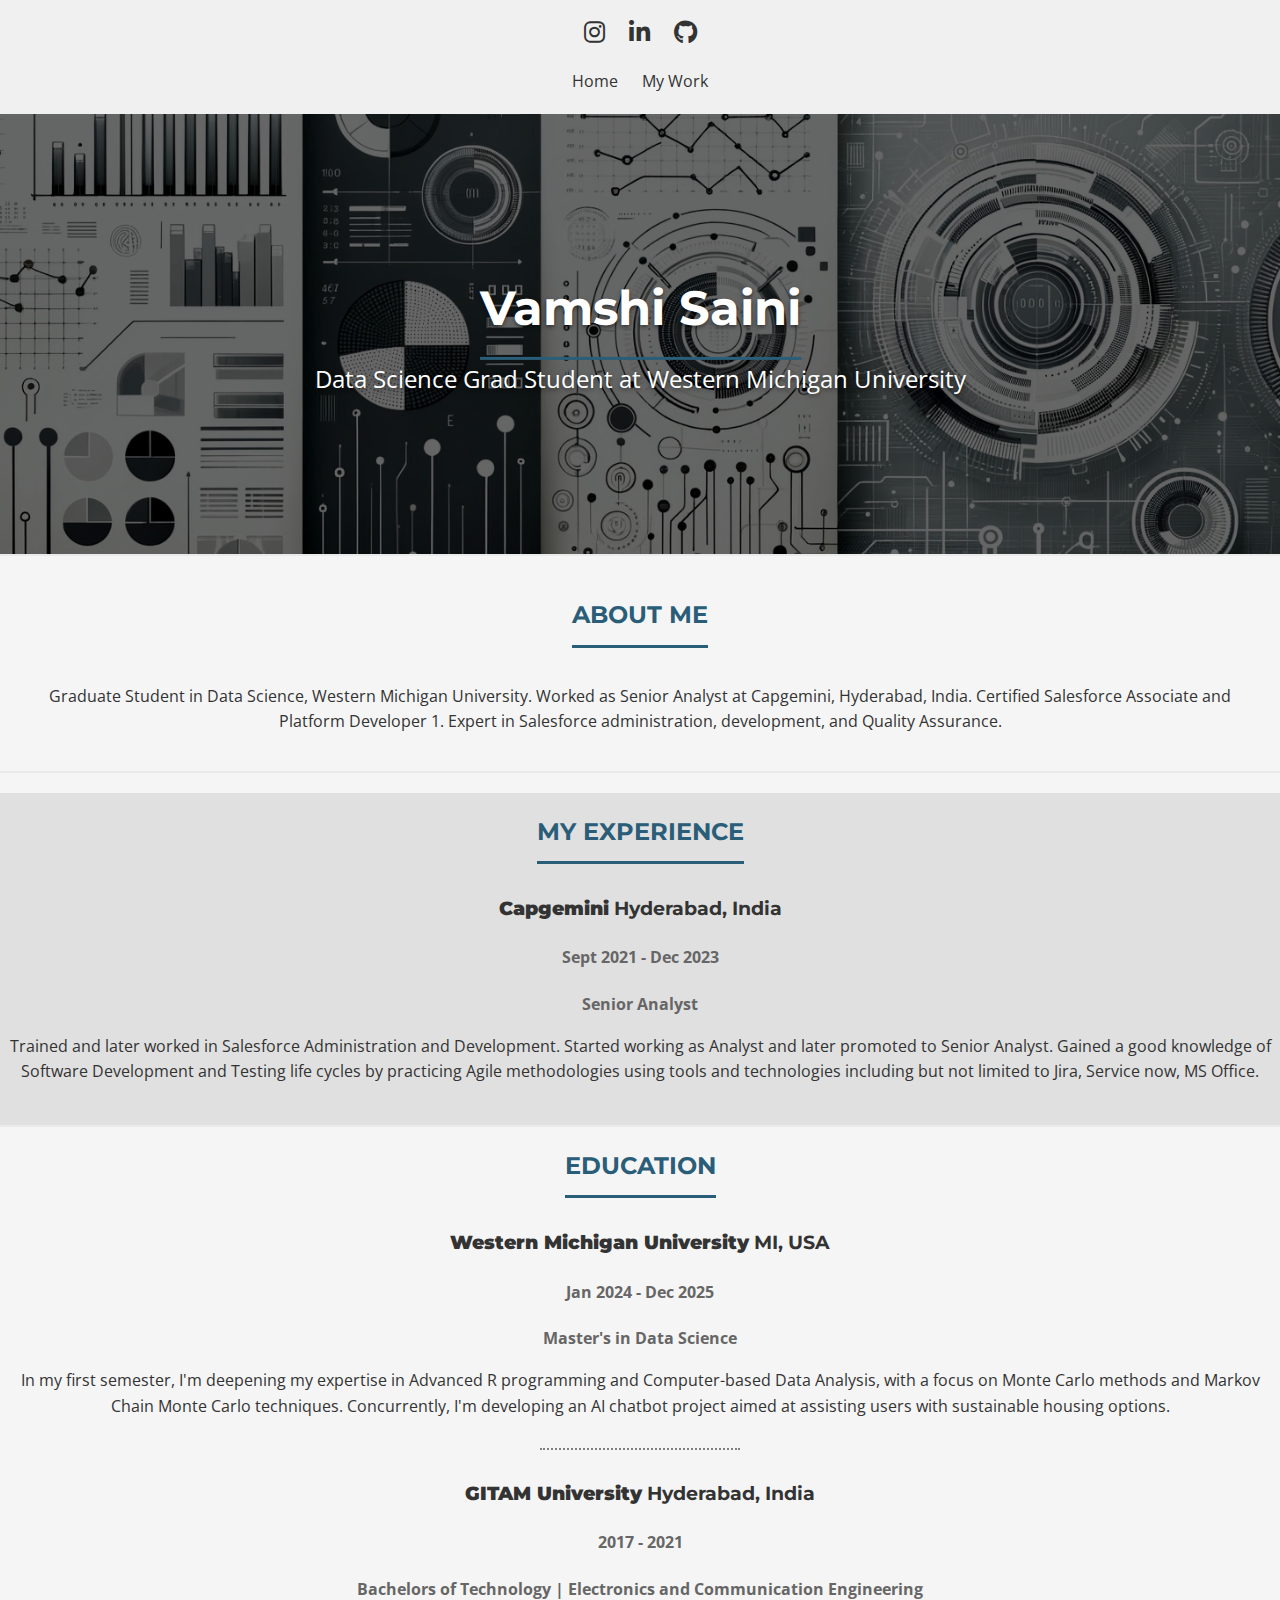
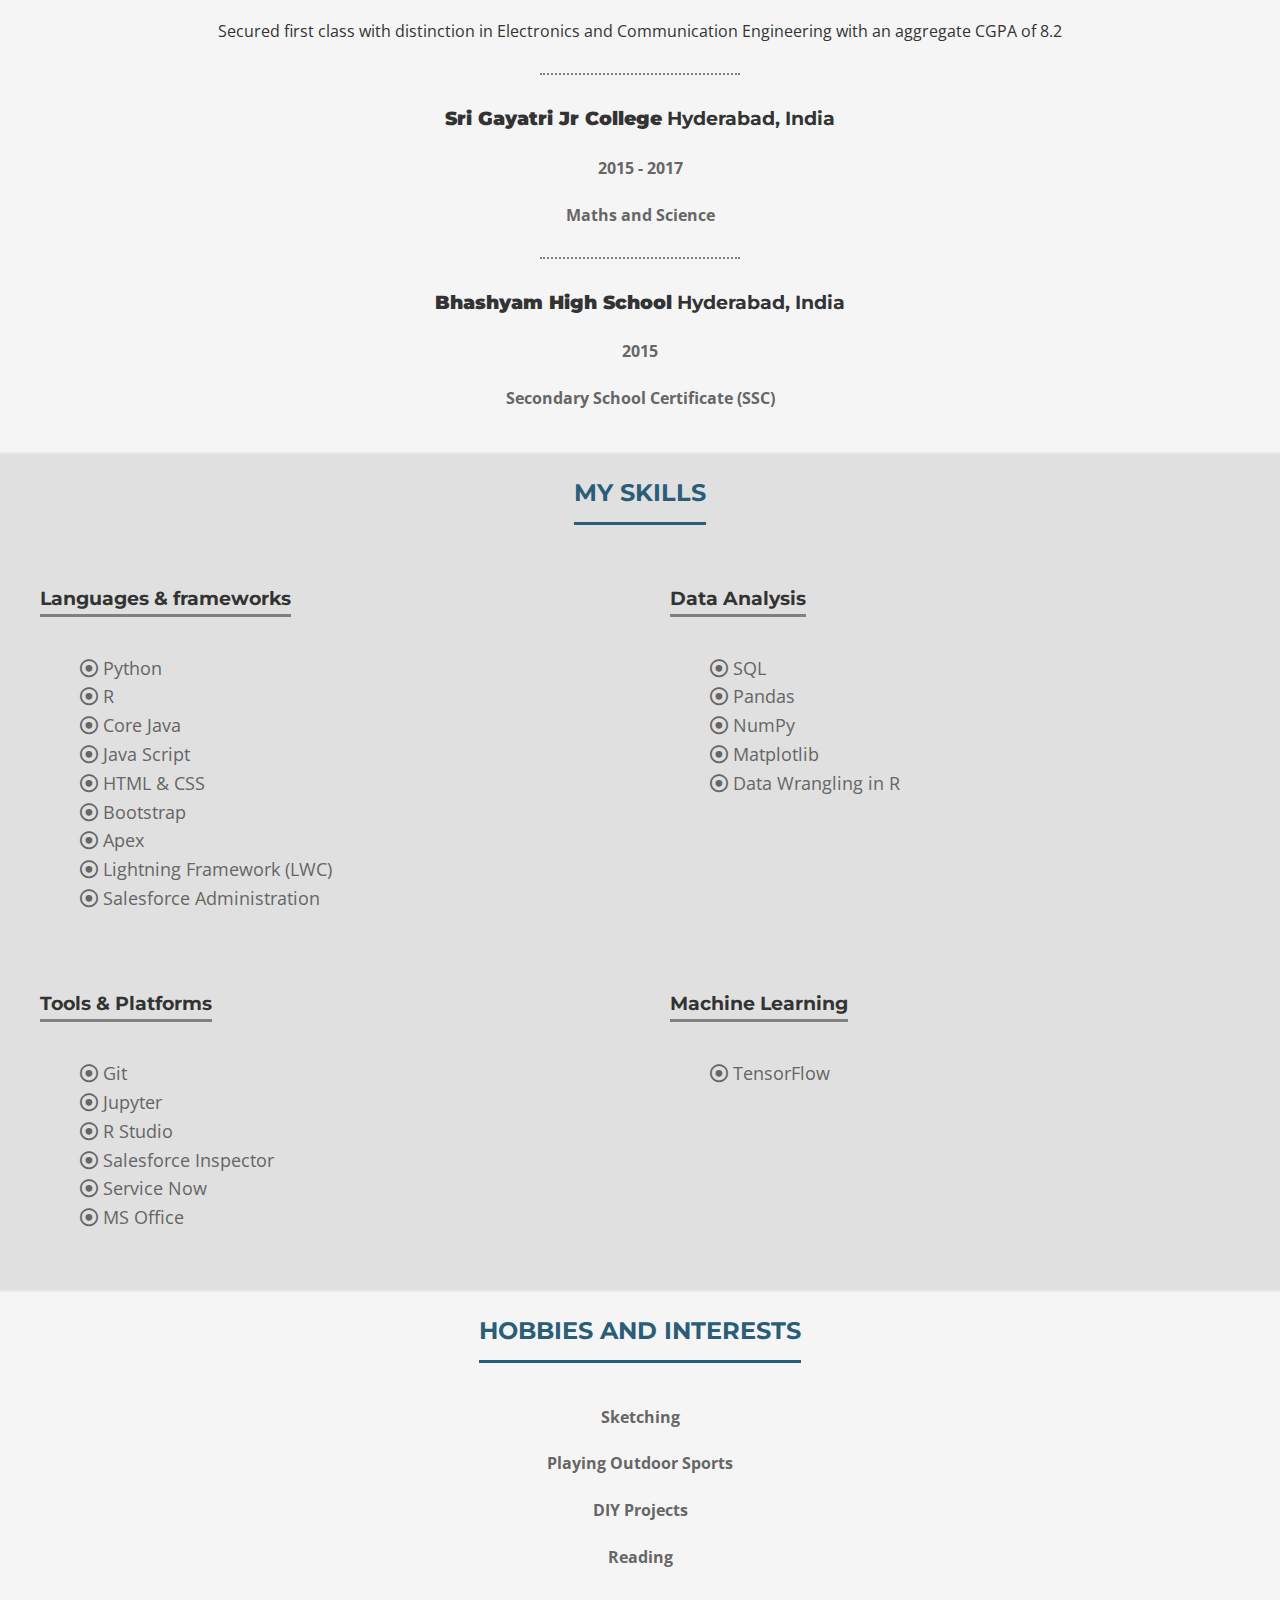
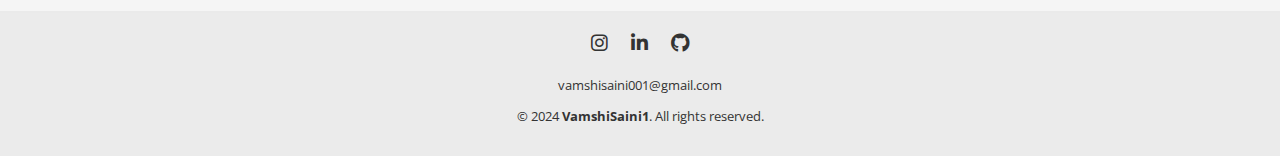
==== commit e1f57de8: "Updated index.html" ====
--- a/index.html
+++ b/index.html
@@ -137,8 +137,7 @@
             <a href="https://github.com/VamshiSaini1" target="_blank" title="GitHub"><i class="fab fa-github"></i></a>
         </div>
         <div class="footer-contact">
-            <p>sainivamshi1@gmail.com</p>
-            <p>+1 2692177735</p>
+            <p>vamshisaini001@gmail.com</p>
         </div>
         <div class="footer-copywrite">
             <p>&copy; 2024 <span>VamshiSaini1</span>. All rights reserved.</p>
